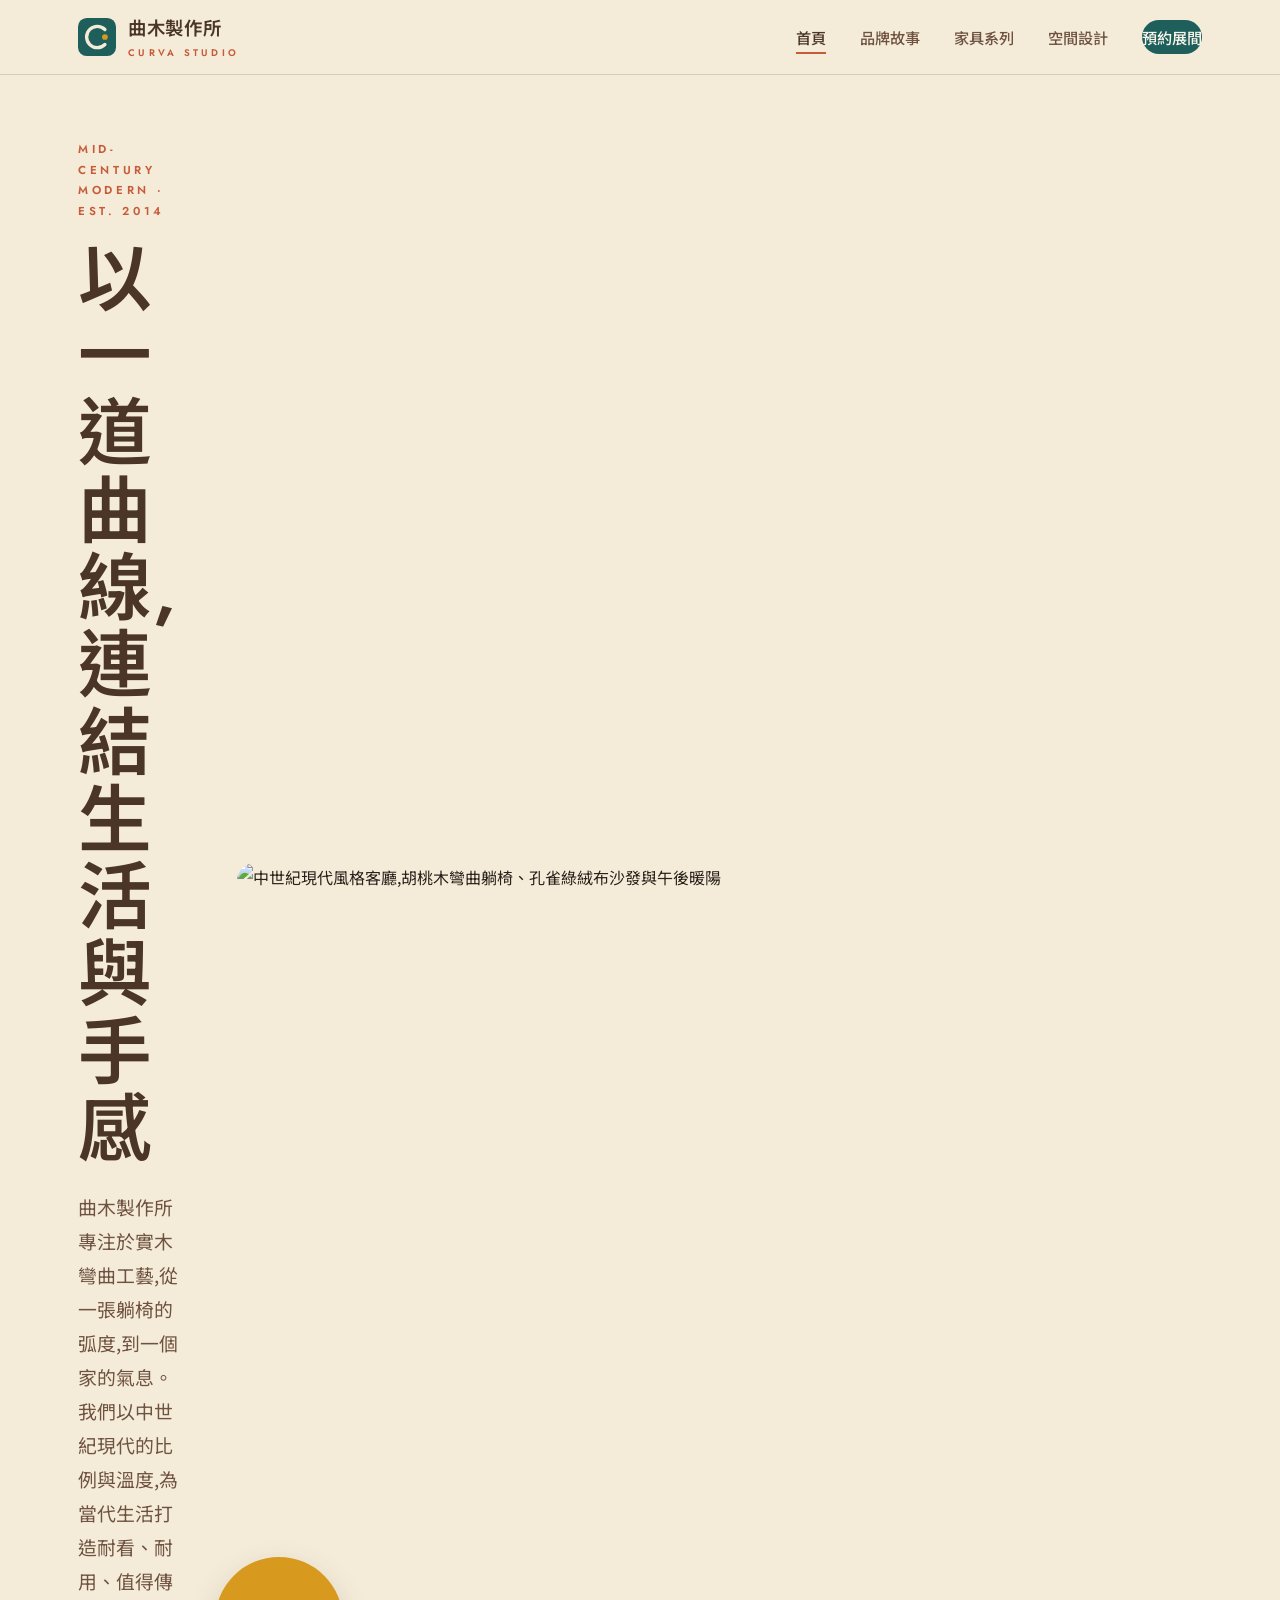
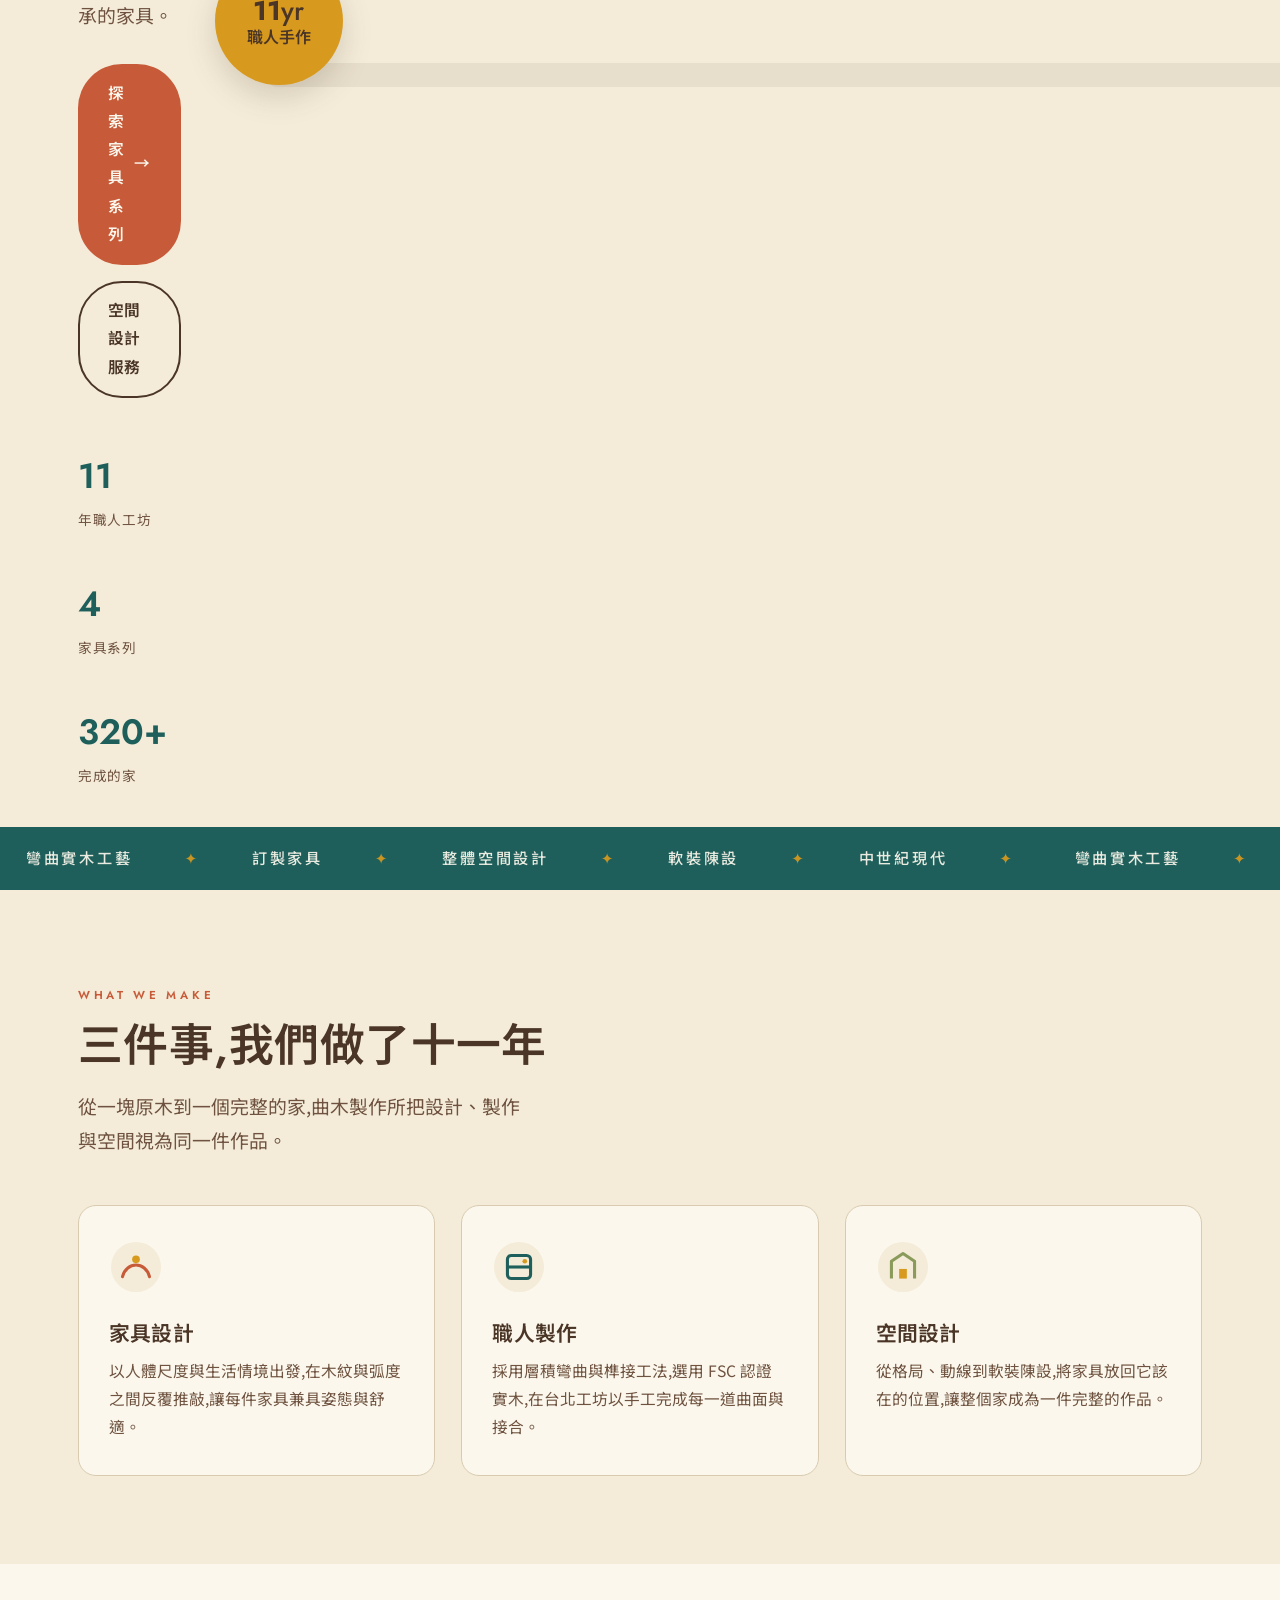
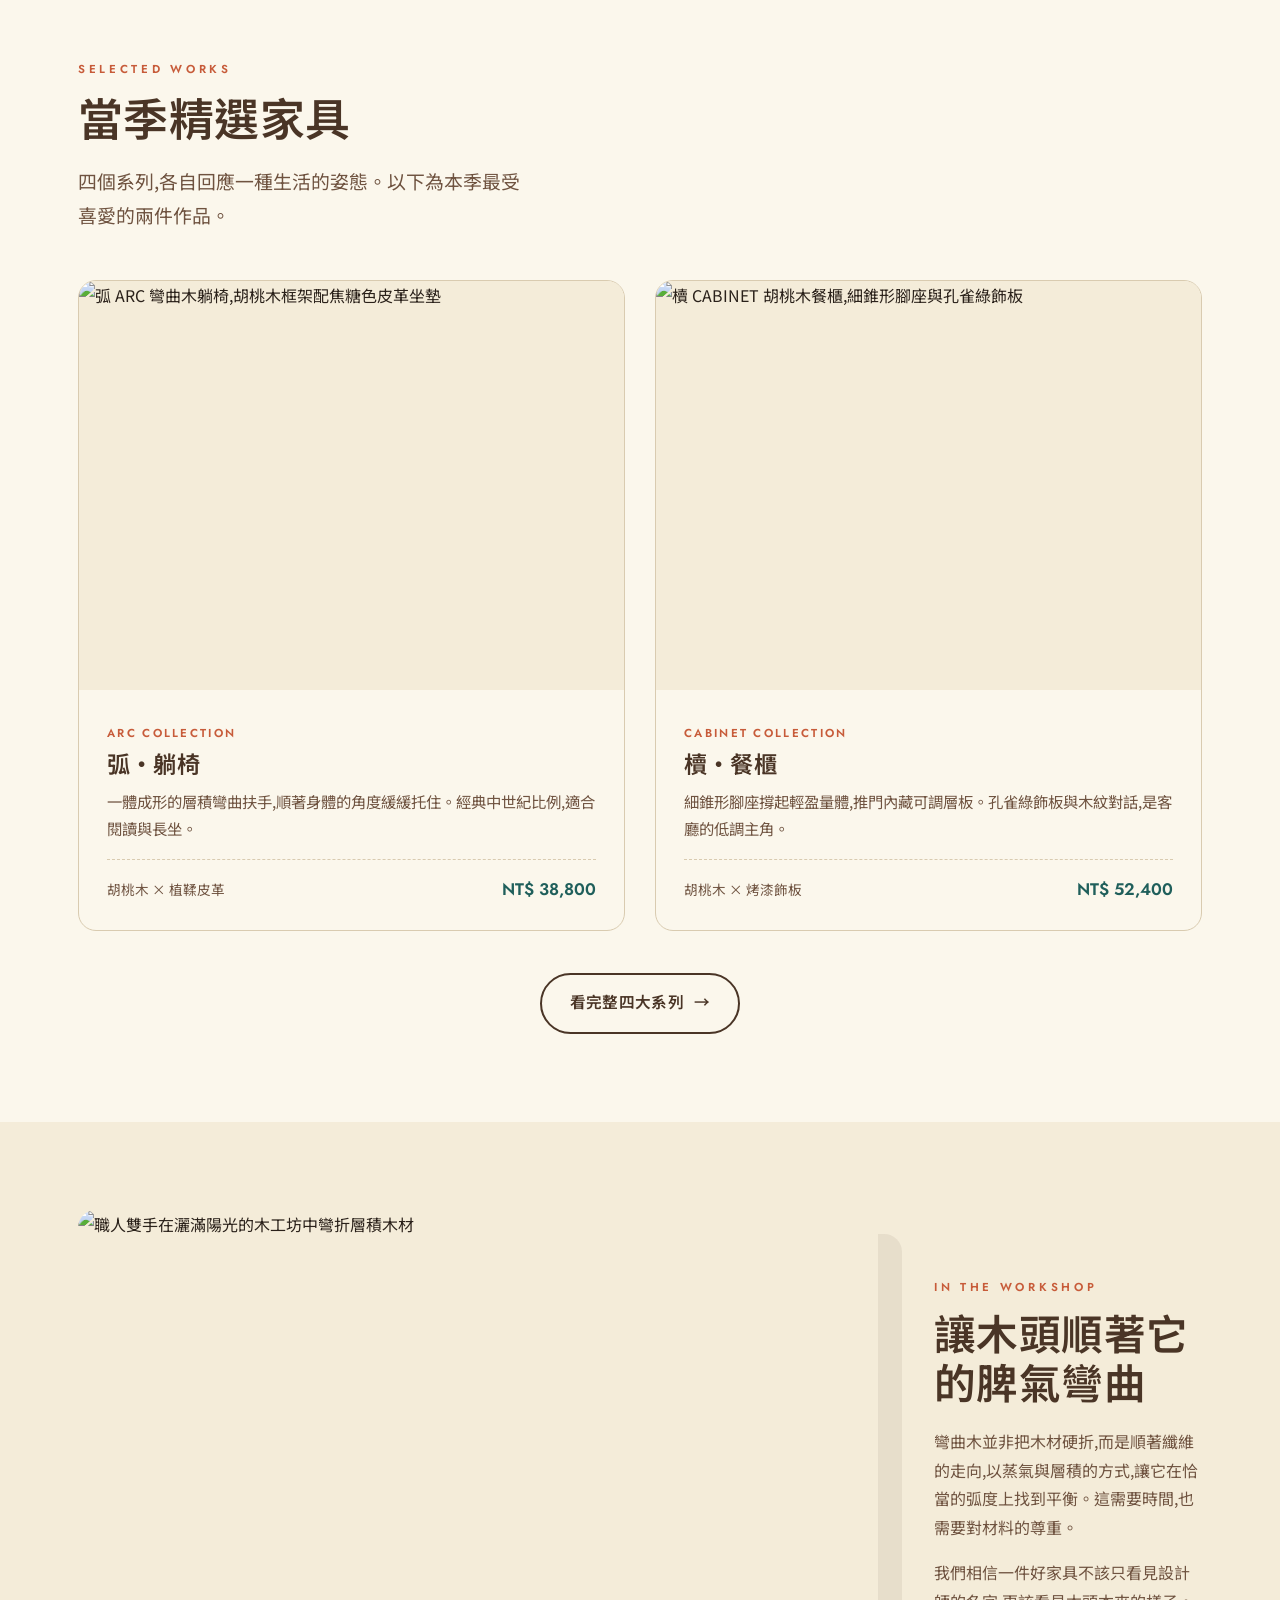
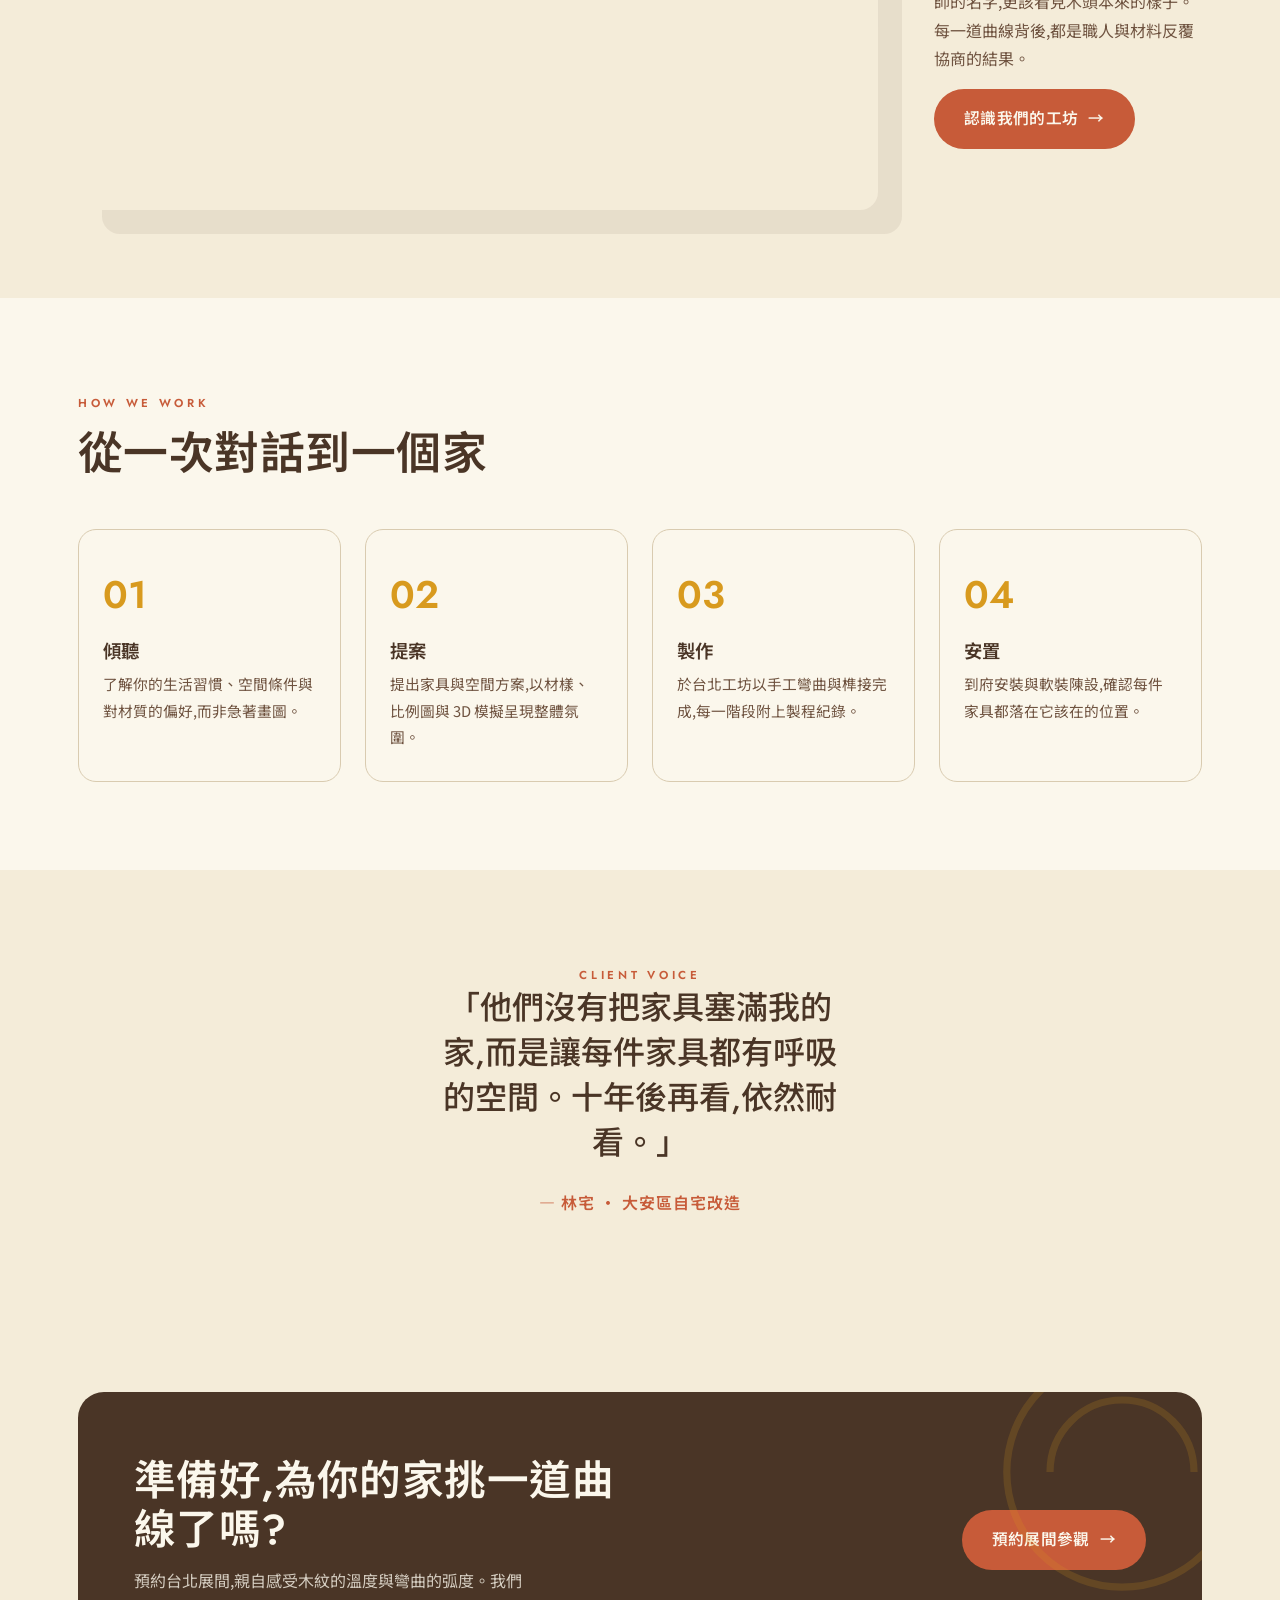
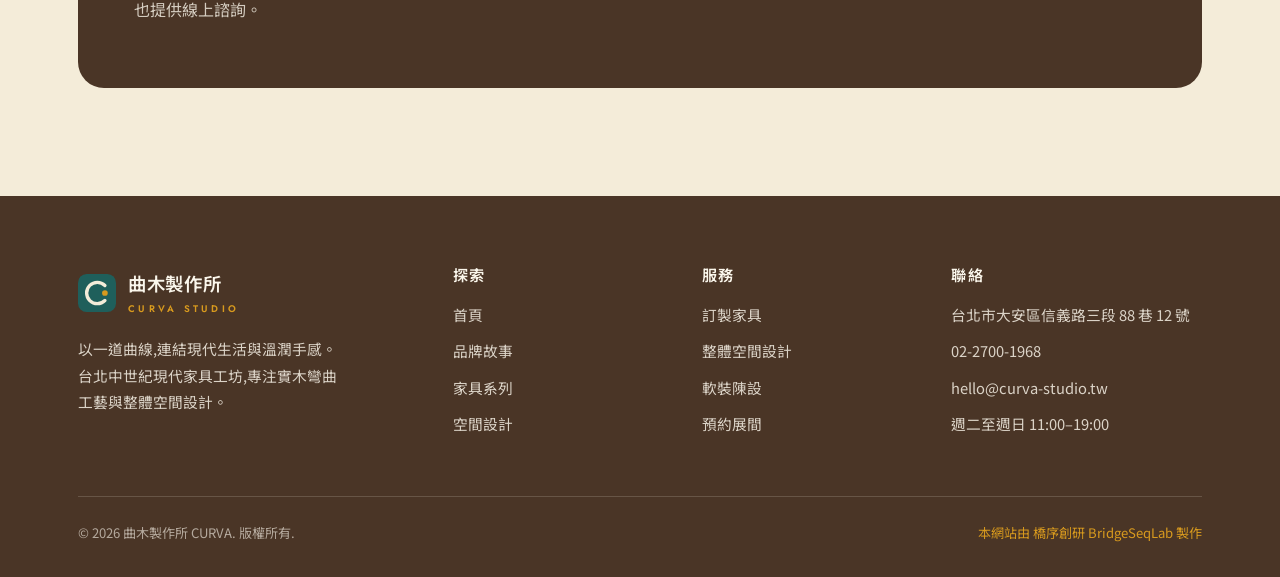
==== index.html @ 01321f8a "feat: 曲木製作所 CURVA 中世紀現代家具網站（5 頁+404，完整 SEO）" ====
<!DOCTYPE html>
<html lang="zh-Hant">
<head>
<meta charset="UTF-8">
<meta name="viewport" content="width=device-width, initial-scale=1">
<title>曲木製作所 CURVA｜中世紀現代家具設計與訂製・台北實木傢俬工坊</title>
<meta name="description" content="曲木製作所 CURVA 是位於台北的中世紀現代風格家具工坊,專注實木彎曲工藝、訂製家具與整體空間設計。以一道曲線,連結現代生活與溫潤手感。">
<meta name="keywords" content="中世紀現代家具,實木家具訂製,彎曲木工藝,台北家具設計,北歐風家具,胡桃木傢俬,空間設計,曲木製作所,CURVA">
<meta name="author" content="曲木製作所 CURVA">
<link rel="canonical" href="https://izzo24.github.io/curva-studio/">
<meta property="og:type" content="website">
<meta property="og:locale" content="zh_TW">
<meta property="og:site_name" content="曲木製作所 CURVA">
<meta property="og:title" content="曲木製作所 CURVA｜中世紀現代家具設計與訂製">
<meta property="og:description" content="台北中世紀現代風格家具工坊,專注實木彎曲工藝、訂製家具與整體空間設計。">
<meta property="og:url" content="https://izzo24.github.io/curva-studio/">
<meta property="og:image" content="https://izzo24.github.io/curva-studio/images/hero-living.webp">
<meta name="twitter:card" content="summary_large_image">
<meta name="twitter:title" content="曲木製作所 CURVA｜中世紀現代家具設計與訂製">
<meta name="twitter:description" content="以一道曲線,連結現代生活與溫潤手感。台北實木家具工坊。">
<meta name="twitter:image" content="https://izzo24.github.io/curva-studio/images/hero-living.webp">
<link rel="icon" type="image/svg+xml" href="./favicon.svg">
<link rel="preconnect" href="https://fonts.googleapis.com">
<link rel="preconnect" href="https://fonts.gstatic.com" crossorigin>
<link href="https://fonts.googleapis.com/css2?family=Jost:wght@400;500;600;700&family=Noto+Sans+TC:wght@400;500;700&display=swap" rel="stylesheet">
<link rel="stylesheet" href="./styles.css">
<script type="application/ld+json">
{
  "@context":"https://schema.org",
  "@graph":[
    {"@type":"Organization","@id":"https://izzo24.github.io/curva-studio/#org","name":"曲木製作所 CURVA","url":"https://izzo24.github.io/curva-studio/","logo":"https://izzo24.github.io/curva-studio/favicon.svg","slogan":"以一道曲線,連結現代生活與溫潤手感","foundingDate":"2014","sameAs":["https://www.instagram.com/","https://www.facebook.com/"]},
    {"@type":"LocalBusiness","@id":"https://izzo24.github.io/curva-studio/#business","name":"曲木製作所 CURVA","image":"https://izzo24.github.io/curva-studio/images/showroom.webp","priceRange":"$$$","telephone":"+886-2-2700-1968","email":"hello@curva-studio.tw","address":{"@type":"PostalAddress","streetAddress":"大安區信義路三段 88 巷 12 號","addressLocality":"台北市","addressRegion":"台北","postalCode":"106","addressCountry":"TW"},"openingHours":"Tu-Su 11:00-19:00","url":"https://izzo24.github.io/curva-studio/"},
    {"@type":"WebSite","@id":"https://izzo24.github.io/curva-studio/#website","url":"https://izzo24.github.io/curva-studio/","name":"曲木製作所 CURVA","inLanguage":"zh-Hant","publisher":{"@id":"https://izzo24.github.io/curva-studio/#org"}},
    {"@type":"BreadcrumbList","itemListElement":[{"@type":"ListItem","position":1,"name":"首頁","item":"https://izzo24.github.io/curva-studio/"}]}
  ]
}
</script>
</head>
<body>
<header class="site-header">
  <div class="wrap nav">
    <a class="brand" href="./index.html" aria-label="曲木製作所 CURVA 首頁">
      <svg viewBox="0 0 48 48" aria-hidden="true"><rect width="48" height="48" rx="11" fill="#1F5F5B"/><path d="M34 14.5a13.5 13.5 0 1 0 0 19" fill="none" stroke="#F4ECD9" stroke-width="4.2" stroke-linecap="round"/><circle cx="34" cy="24" r="3.6" fill="#D89A1E"/></svg>
      <span><b>曲木製作所</b><small>CURVA STUDIO</small></span>
    </a>
    <button class="nav-toggle" aria-label="開啟選單" aria-expanded="false"><span></span><span></span><span></span></button>
    <ul class="nav-links">
      <li><a href="./index.html" aria-current="page">首頁</a></li>
      <li><a href="./about.html">品牌故事</a></li>
      <li><a href="./collections.html">家具系列</a></li>
      <li><a href="./services.html">空間設計</a></li>
      <li><a href="./contact.html" class="nav-cta">預約展間</a></li>
    </ul>
  </div>
</header>

<main>
  <!-- Hero -->
  <section class="hero">
    <div class="wrap hero-grid">
      <div class="hero-copy reveal">
        <span class="eyebrow">Mid-Century Modern · Est. 2014</span>
        <h1 class="display">以一道曲線,<br>連結生活與手感</h1>
        <p class="lead">曲木製作所專注於實木彎曲工藝,從一張躺椅的弧度,到一個家的氣息。我們以中世紀現代的比例與溫度,為當代生活打造耐看、耐用、值得傳承的家具。</p>
        <div class="hero-actions">
          <a href="./collections.html" class="btn btn-primary">探索家具系列 <span class="arr">→</span></a>
          <a href="./services.html" class="btn btn-outline">空間設計服務</a>
        </div>
        <div class="hero-stats">
          <div><b>11</b><span>年職人工坊</span></div>
          <div><b>4</b><span>家具系列</span></div>
          <div><b>320+</b><span>完成的家</span></div>
        </div>
      </div>
      <div class="hero-media reveal">
        <img src="./images/hero-living.webp" alt="中世紀現代風格客廳,胡桃木彎曲躺椅、孔雀綠絨布沙發與午後暖陽" width="1280" height="800">
        <div class="hero-badge"><span><b>11<span class="serif-num">yr</span></b>職人手作</span></div>
      </div>
    </div>
  </section>

  <!-- Marquee -->
  <div class="marquee" aria-hidden="true">
    <div class="marquee-track">
      <span>彎曲實木工藝</span><span class="dot">✦</span><span>訂製家具</span><span class="dot">✦</span><span>整體空間設計</span><span class="dot">✦</span><span>軟裝陳設</span><span class="dot">✦</span><span>中世紀現代</span><span class="dot">✦</span>
      <span>彎曲實木工藝</span><span class="dot">✦</span><span>訂製家具</span><span class="dot">✦</span><span>整體空間設計</span><span class="dot">✦</span><span>軟裝陳設</span><span class="dot">✦</span><span>中世紀現代</span><span class="dot">✦</span>
    </div>
  </div>

  <!-- Features -->
  <section>
    <div class="wrap">
      <div class="section-head reveal">
        <span class="eyebrow">What we make</span>
        <h2>三件事,我們做了十一年</h2>
        <p class="lead">從一塊原木到一個完整的家,曲木製作所把設計、製作與空間視為同一件作品。</p>
      </div>
      <div class="cards">
        <article class="card reveal">
          <svg class="ico" viewBox="0 0 56 56" fill="none" aria-hidden="true"><circle cx="28" cy="28" r="26" fill="#F4ECD9"/><path d="M14 38C18 22 38 22 42 38" stroke="#C75B39" stroke-width="3.2" stroke-linecap="round"/><circle cx="28" cy="20" r="4" fill="#D89A1E"/></svg>
          <h3>家具設計</h3>
          <p>以人體尺度與生活情境出發,在木紋與弧度之間反覆推敲,讓每件家具兼具姿態與舒適。</p>
        </article>
        <article class="card reveal">
          <svg class="ico" viewBox="0 0 56 56" fill="none" aria-hidden="true"><circle cx="28" cy="28" r="26" fill="#F4ECD9"/><rect x="16" y="16" width="24" height="24" rx="4" fill="none" stroke="#1F5F5B" stroke-width="3.2"/><path d="M16 28h24" stroke="#1F5F5B" stroke-width="3.2"/><circle cx="34" cy="22" r="2.4" fill="#D89A1E"/></svg>
          <h3>職人製作</h3>
          <p>採用層積彎曲與榫接工法,選用 FSC 認證實木,在台北工坊以手工完成每一道曲面與接合。</p>
        </article>
        <article class="card reveal">
          <svg class="ico" viewBox="0 0 56 56" fill="none" aria-hidden="true"><circle cx="28" cy="28" r="26" fill="#F4ECD9"/><path d="M16 40V22l12-8 12 8v18" fill="none" stroke="#8A9A5B" stroke-width="3.2" stroke-linejoin="round"/><rect x="24" y="30" width="8" height="10" fill="#D89A1E"/></svg>
          <h3>空間設計</h3>
          <p>從格局、動線到軟裝陳設,將家具放回它該在的位置,讓整個家成為一件完整的作品。</p>
        </article>
      </div>
    </div>
  </section>

  <!-- Featured collections -->
  <section style="background:var(--paper)">
    <div class="wrap">
      <div class="section-head reveal">
        <span class="eyebrow">Selected works</span>
        <h2>當季精選家具</h2>
        <p class="lead">四個系列,各自回應一種生活的姿態。以下為本季最受喜愛的兩件作品。</p>
      </div>
      <div class="collection-grid">
        <article class="piece reveal">
          <div class="piece-media"><img src="./images/lounge.webp" alt="弧 ARC 彎曲木躺椅,胡桃木框架配焦糖色皮革坐墊" width="800" height="600"></div>
          <div class="piece-body">
            <span class="tag">ARC Collection</span>
            <h3>弧・躺椅</h3>
            <p>一體成形的層積彎曲扶手,順著身體的角度緩緩托住。經典中世紀比例,適合閱讀與長坐。</p>
            <div class="meta"><span>胡桃木 × 植鞣皮革</span><span class="price">NT$ 38,800</span></div>
          </div>
        </article>
        <article class="piece reveal">
          <div class="piece-media"><img src="./images/sideboard.webp" alt="櫝 CABINET 胡桃木餐櫃,細錐形腳座與孔雀綠飾板" width="800" height="600"></div>
          <div class="piece-body">
            <span class="tag">CABINET Collection</span>
            <h3>櫝・餐櫃</h3>
            <p>細錐形腳座撐起輕盈量體,推門內藏可調層板。孔雀綠飾板與木紋對話,是客廳的低調主角。</p>
            <div class="meta"><span>胡桃木 × 烤漆飾板</span><span class="price">NT$ 52,400</span></div>
          </div>
        </article>
      </div>
      <div style="text-align:center;margin-top:42px" class="reveal">
        <a href="./collections.html" class="btn btn-outline">看完整四大系列 <span class="arr">→</span></a>
      </div>
    </div>
  </section>

  <!-- Story split -->
  <section>
    <div class="wrap split">
      <div class="split-media reveal"><img src="./images/workshop.webp" alt="職人雙手在灑滿陽光的木工坊中彎折層積木材" width="800" height="600"></div>
      <div class="split-copy reveal">
        <span class="eyebrow">In the workshop</span>
        <h2>讓木頭順著它的脾氣彎曲</h2>
        <p>彎曲木並非把木材硬折,而是順著纖維的走向,以蒸氣與層積的方式,讓它在恰當的弧度上找到平衡。這需要時間,也需要對材料的尊重。</p>
        <p>我們相信一件好家具不該只看見設計師的名字,更該看見木頭本來的樣子。每一道曲線背後,都是職人與材料反覆協商的結果。</p>
        <a href="./about.html" class="btn btn-primary">認識我們的工坊 <span class="arr">→</span></a>
      </div>
    </div>
  </section>

  <!-- Process -->
  <section style="background:var(--paper)">
    <div class="wrap">
      <div class="section-head reveal">
        <span class="eyebrow">How we work</span>
        <h2>從一次對話到一個家</h2>
      </div>
      <div class="steps">
        <div class="step reveal"><h3>傾聽</h3><p>了解你的生活習慣、空間條件與對材質的偏好,而非急著畫圖。</p></div>
        <div class="step reveal"><h3>提案</h3><p>提出家具與空間方案,以材樣、比例圖與 3D 模擬呈現整體氛圍。</p></div>
        <div class="step reveal"><h3>製作</h3><p>於台北工坊以手工彎曲與榫接完成,每一階段附上製程紀錄。</p></div>
        <div class="step reveal"><h3>安置</h3><p>到府安裝與軟裝陳設,確認每件家具都落在它該在的位置。</p></div>
      </div>
    </div>
  </section>

  <!-- Testimonial -->
  <section>
    <div class="wrap quote reveal">
      <span class="eyebrow">Client voice</span>
      <blockquote>「他們沒有把家具塞滿我的家,而是讓每件家具都有呼吸的空間。十年後再看,依然耐看。」</blockquote>
      <cite>— 林宅 · 大安區自宅改造</cite>
    </div>
  </section>

  <!-- CTA -->
  <section>
    <div class="wrap">
      <div class="cta-banner reveal">
        <svg class="deco" viewBox="0 0 200 200" aria-hidden="true"><circle cx="100" cy="100" r="96" fill="none" stroke="#D89A1E" stroke-width="6"/><path d="M40 100a60 60 0 0 1 120 0" fill="none" stroke="#D89A1E" stroke-width="6"/></svg>
        <div>
          <h2>準備好,為你的家挑一道曲線了嗎?</h2>
          <p>預約台北展間,親自感受木紋的溫度與彎曲的弧度。我們也提供線上諮詢。</p>
        </div>
        <a href="./contact.html" class="btn btn-primary">預約展間參觀 <span class="arr">→</span></a>
      </div>
    </div>
  </section>
</main>

<footer class="site-footer">
  <div class="wrap">
    <div class="footer-grid">
      <div>
        <a class="brand" href="./index.html" aria-label="曲木製作所 CURVA 首頁">
          <svg viewBox="0 0 48 48" aria-hidden="true"><rect width="48" height="48" rx="11" fill="#1F5F5B"/><path d="M34 14.5a13.5 13.5 0 1 0 0 19" fill="none" stroke="#F4ECD9" stroke-width="4.2" stroke-linecap="round"/><circle cx="34" cy="24" r="3.6" fill="#D89A1E"/></svg>
          <span><b>曲木製作所</b><small>CURVA STUDIO</small></span>
        </a>
        <p class="footer-about">以一道曲線,連結現代生活與溫潤手感。台北中世紀現代家具工坊,專注實木彎曲工藝與整體空間設計。</p>
      </div>
      <div class="footer-col">
        <h4>探索</h4>
        <ul>
          <li><a href="./index.html">首頁</a></li>
          <li><a href="./about.html">品牌故事</a></li>
          <li><a href="./collections.html">家具系列</a></li>
          <li><a href="./services.html">空間設計</a></li>
        </ul>
      </div>
      <div class="footer-col">
        <h4>服務</h4>
        <ul>
          <li><a href="./services.html">訂製家具</a></li>
          <li><a href="./services.html">整體空間設計</a></li>
          <li><a href="./services.html">軟裝陳設</a></li>
          <li><a href="./contact.html">預約展間</a></li>
        </ul>
      </div>
      <div class="footer-col">
        <h4>聯絡</h4>
        <ul>
          <li>台北市大安區信義路三段 88 巷 12 號</li>
          <li><a href="tel:+886227001968">02-2700-1968</a></li>
          <li><a href="mailto:hello@curva-studio.tw">hello@curva-studio.tw</a></li>
          <li>週二至週日 11:00–19:00</li>
        </ul>
      </div>
    </div>
    <div class="footer-bottom">
      <span>© <span id="year">2026</span> 曲木製作所 CURVA. 版權所有.</span>
      <span class="signature">本網站由 橋序創研 BridgeSeqLab 製作</span>
    </div>
  </div>
</footer>
<script src="./main.js"></script>
</body>
</html>
---- styles.css ----
/* =========================================================
   曲木製作所 CURVA — Mid-Century Modern design system
   純靜態 HTML/CSS/JS。色彩、字級、元件皆以 CSS 變數管理。
   ========================================================= */
:root{
  --cream:#F4ECD9;          /* 主背景 奶油 */
  --paper:#FBF7EC;          /* 卡片紙白 */
  --ink:#2A211A;            /* 主文字 近黑棕 */
  --walnut:#4A3526;         /* 胡桃木 */
  --walnut-soft:#6F5340;
  --mustard:#D89A1E;        /* 芥末黃 */
  --mustard-deep:#B97F12;
  --teal:#1F5F5B;           /* 孔雀石綠 */
  --teal-deep:#143F3C;
  --burnt:#C75B39;          /* 鏽橘 */
  --sage:#8A9A5B;           /* 鼠尾草綠 */
  --line:#D9CBB0;           /* 細線 */
  --shadow:24px 24px 0 rgba(74,53,38,.08);
  --maxw:1180px;
  --radius:18px;
  --ease:cubic-bezier(.22,.61,.36,1);
  --f-display:'Jost','Noto Sans TC',system-ui,sans-serif;
  --f-body:'Noto Sans TC',system-ui,sans-serif;
}
*,*::before,*::after{box-sizing:border-box;margin:0;padding:0}
html{scroll-behavior:smooth}
body{
  font-family:var(--f-body);
  color:var(--ink);
  background:var(--cream);
  line-height:1.8;
  -webkit-font-smoothing:antialiased;
  overflow-x:hidden;
}
img{max-width:100%;display:block}
a{color:inherit;text-decoration:none}
.wrap{max-width:var(--maxw);margin:0 auto;padding:0 28px}
.sr-only{position:absolute;width:1px;height:1px;overflow:hidden;clip:rect(0,0,0,0)}

/* ---- Typography ---- */
h1,h2,h3,h4{font-family:var(--f-display);font-weight:600;line-height:1.18;color:var(--walnut);letter-spacing:.01em}
.eyebrow{font-family:var(--f-display);font-weight:600;letter-spacing:.32em;text-transform:uppercase;
  font-size:.72rem;color:var(--burnt);display:inline-block}
.display{font-size:clamp(2.6rem,6vw,4.6rem);line-height:1.05;color:var(--walnut)}
.lead{font-size:1.18rem;color:var(--walnut-soft);max-width:46ch}
.serif-num{font-family:var(--f-display);font-weight:500}

/* ---- Header / Nav ---- */
.site-header{position:sticky;top:0;z-index:50;background:rgba(244,236,217,.86);
  backdrop-filter:blur(10px);border-bottom:1px solid var(--line)}
.nav{display:flex;align-items:center;justify-content:space-between;height:74px}
.brand{display:flex;align-items:center;gap:12px;font-family:var(--f-display);font-weight:600;
  font-size:1.15rem;letter-spacing:.04em;color:var(--walnut)}
.brand svg{width:38px;height:38px;flex:0 0 auto}
.brand b{font-weight:600}
.brand small{display:block;font-size:.6rem;letter-spacing:.34em;color:var(--burnt);font-weight:600}
.nav-links{display:flex;gap:34px;align-items:center;list-style:none}
.nav-links a{font-size:.95rem;font-weight:500;color:var(--walnut-soft);position:relative;padding:6px 0}
.nav-links a::after{content:"";position:absolute;left:0;bottom:0;height:2px;width:0;background:var(--burnt);transition:width .3s var(--ease)}
.nav-links a:hover,.nav-links a[aria-current="page"]{color:var(--walnut)}
.nav-links a:hover::after,.nav-links a[aria-current="page"]::after{width:100%}
.nav-cta{background:var(--teal);color:var(--paper)!important;padding:10px 20px;border-radius:40px;font-weight:600}
.nav-cta::after{display:none}
.nav-cta:hover{background:var(--teal-deep)}
.nav-toggle{display:none;background:none;border:0;cursor:pointer;flex-direction:column;gap:5px;padding:8px}
.nav-toggle span{width:26px;height:2px;background:var(--walnut);transition:.3s}

/* ---- Buttons ---- */
.btn{display:inline-flex;align-items:center;gap:10px;font-family:var(--f-display);font-weight:600;
  font-size:.98rem;padding:14px 28px;border-radius:44px;cursor:pointer;border:2px solid transparent;
  transition:transform .25s var(--ease),background .25s,color .25s;letter-spacing:.02em}
.btn:hover{transform:translateY(-3px)}
.btn-primary{background:var(--burnt);color:var(--paper)}
.btn-primary:hover{background:#a8472b}
.btn-outline{border-color:var(--walnut);color:var(--walnut)}
.btn-outline:hover{background:var(--walnut);color:var(--paper)}
.btn .arr{transition:transform .25s var(--ease)}
.btn:hover .arr{transform:translateX(4px)}

/* ---- Sections ---- */
section{padding:88px 0}
.section-head{max-width:62ch;margin-bottom:48px}
.section-head h2{font-size:clamp(1.9rem,3.6vw,2.8rem);margin:14px 0 16px}

/* ---- Hero ---- */
.hero{padding:64px 0 40px;position:relative}
.hero-grid{display:grid;grid-template-columns:1.05fr .95fr;gap:56px;align-items:center}
.hero-copy .display{margin:18px 0 22px}
.hero-actions{display:flex;gap:16px;flex-wrap:wrap;margin-top:32px}
.hero-media{position:relative}
.hero-media img{width:100%;border-radius:var(--radius);box-shadow:var(--shadow);aspect-ratio:16/10;object-fit:cover}
.hero-badge{position:absolute;left:-22px;bottom:-22px;background:var(--mustard);color:var(--walnut);
  width:128px;height:128px;border-radius:50%;display:grid;place-content:center;text-align:center;
  font-family:var(--f-display);font-weight:600;line-height:1.2;box-shadow:0 12px 30px rgba(74,53,38,.18)}
.hero-badge b{font-size:1.7rem;display:block}
.hero-stats{display:flex;gap:40px;margin-top:46px;flex-wrap:wrap}
.hero-stats div{display:flex;flex-direction:column}
.hero-stats b{font-family:var(--f-display);font-size:2.2rem;color:var(--teal);font-weight:600}
.hero-stats span{font-size:.85rem;color:var(--walnut-soft);letter-spacing:.05em}

/* ---- Marquee divider ---- */
.marquee{background:var(--teal);color:var(--paper);overflow:hidden;padding:16px 0;white-space:nowrap}
.marquee-track{display:inline-block;animation:scroll 28s linear infinite;font-family:var(--f-display);
  font-weight:500;letter-spacing:.18em;text-transform:uppercase;font-size:.95rem}
.marquee-track span{margin:0 26px;opacity:.92}
.marquee-track .dot{color:var(--mustard)}
@keyframes scroll{from{transform:translateX(0)}to{transform:translateX(-50%)}}

/* ---- Feature cards ---- */
.cards{display:grid;grid-template-columns:repeat(3,1fr);gap:26px}
.card{background:var(--paper);border:1px solid var(--line);border-radius:var(--radius);padding:34px 30px;
  transition:transform .3s var(--ease),box-shadow .3s}
.card:hover{transform:translateY(-6px);box-shadow:0 18px 40px rgba(74,53,38,.12)}
.card .ico{width:54px;height:54px;margin-bottom:20px}
.card h3{font-size:1.3rem;margin-bottom:10px}
.card p{color:var(--walnut-soft);font-size:.98rem}

/* ---- Collections grid ---- */
.collection-grid{display:grid;grid-template-columns:repeat(2,1fr);gap:30px}
.piece{background:var(--paper);border-radius:var(--radius);overflow:hidden;border:1px solid var(--line);
  transition:transform .3s var(--ease),box-shadow .3s}
.piece:hover{transform:translateY(-6px);box-shadow:0 20px 44px rgba(74,53,38,.14)}
.piece-media{aspect-ratio:4/3;overflow:hidden;background:var(--cream)}
.piece-media img{width:100%;height:100%;object-fit:cover;transition:transform .6s var(--ease)}
.piece:hover .piece-media img{transform:scale(1.05)}
.piece-body{padding:26px 28px}
.piece-body .tag{font-family:var(--f-display);letter-spacing:.2em;font-size:.72rem;color:var(--burnt);font-weight:600;text-transform:uppercase}
.piece-body h3{font-size:1.45rem;margin:8px 0 8px}
.piece-body p{color:var(--walnut-soft);font-size:.96rem}
.piece-body .meta{margin-top:16px;display:flex;justify-content:space-between;align-items:center;
  border-top:1px dashed var(--line);padding-top:14px;font-size:.85rem;color:var(--walnut-soft)}
.piece-body .price{font-family:var(--f-display);color:var(--teal);font-weight:600;font-size:1.05rem}

/* ---- Split / story ---- */
.split{display:grid;grid-template-columns:1fr 1fr;gap:56px;align-items:center}
.split.rev .split-media{order:-1}
.split-media img{border-radius:var(--radius);box-shadow:var(--shadow);width:100%;aspect-ratio:4/3;object-fit:cover}
.split-copy h2{font-size:clamp(1.8rem,3.4vw,2.6rem);margin:12px 0 18px}
.split-copy p{color:var(--walnut-soft);margin-bottom:16px}

/* ---- Process steps ---- */
.steps{display:grid;grid-template-columns:repeat(4,1fr);gap:24px;counter-reset:step}
.step{position:relative;padding:30px 24px;background:var(--paper);border:1px solid var(--line);border-radius:var(--radius)}
.step::before{counter-increment:step;content:"0" counter(step);font-family:var(--f-display);font-weight:600;
  font-size:2.4rem;color:var(--mustard);display:block;margin-bottom:12px}
.step h3{font-size:1.15rem;margin-bottom:8px}
.step p{font-size:.92rem;color:var(--walnut-soft)}

/* ---- Banner CTA ---- */
.cta-banner{background:var(--walnut);color:var(--paper);border-radius:26px;padding:64px 56px;
  display:flex;align-items:center;justify-content:space-between;gap:40px;flex-wrap:wrap;position:relative;overflow:hidden}
.cta-banner h2{color:var(--paper);font-size:clamp(1.8rem,3.4vw,2.6rem);max-width:18ch}
.cta-banner p{color:rgba(251,247,236,.78);margin-top:12px;max-width:44ch}
.cta-banner .deco{position:absolute;right:-40px;top:-40px;width:240px;height:240px;opacity:.18}

/* ---- Testimonial ---- */
.quote{max-width:50ch;margin:0 auto;text-align:center}
.quote blockquote{font-family:var(--f-display);font-weight:500;font-size:clamp(1.4rem,3vw,2rem);
  color:var(--walnut);line-height:1.4}
.quote cite{display:block;margin-top:22px;font-style:normal;color:var(--burnt);font-weight:600;letter-spacing:.06em}

/* ---- Page hero (interior pages) ---- */
.page-hero{background:var(--teal);color:var(--paper);padding:96px 0 84px;position:relative;overflow:hidden}
.page-hero .eyebrow{color:var(--mustard)}
.page-hero h1{color:var(--paper);font-size:clamp(2.2rem,5vw,3.6rem);margin:14px 0 16px}
.page-hero p{color:rgba(251,247,236,.82);max-width:54ch;font-size:1.1rem}
.page-hero .deco{position:absolute;right:-30px;bottom:-60px;width:280px;height:280px;opacity:.16}
.crumb{font-size:.85rem;color:rgba(251,247,236,.7);margin-bottom:6px}
.crumb a:hover{color:var(--mustard)}

/* ---- Article / prose ---- */
.prose{max-width:72ch}
.prose p{margin-bottom:20px;color:var(--walnut-soft)}
.prose h2{font-size:1.7rem;margin:40px 0 16px}
.prose h3{font-size:1.3rem;margin:28px 0 12px}
.prose ul{margin:0 0 20px 1.2em;color:var(--walnut-soft)}
.prose li{margin-bottom:8px}

/* ---- Values / about list ---- */
.values{display:grid;grid-template-columns:repeat(3,1fr);gap:26px}
.value{padding:28px;border-left:3px solid var(--mustard);background:var(--paper);border-radius:0 var(--radius) var(--radius) 0}
.value h3{font-size:1.2rem;margin-bottom:8px}
.value p{color:var(--walnut-soft);font-size:.95rem}

/* ---- Team ---- */
.team{display:grid;grid-template-columns:repeat(3,1fr);gap:26px}
.member{text-align:center}
.member .avatar{width:120px;height:120px;border-radius:50%;margin:0 auto 16px;background:var(--mustard);
  display:grid;place-content:center;font-family:var(--f-display);font-weight:600;font-size:2.4rem;color:var(--walnut)}
.member h3{font-size:1.15rem;margin-bottom:4px}
.member span{color:var(--burnt);font-size:.85rem;letter-spacing:.08em;display:block;margin-bottom:10px;font-weight:600}
.member p{color:var(--walnut-soft);font-size:.9rem}

/* ---- Services list ---- */
.svc{display:grid;grid-template-columns:repeat(2,1fr);gap:30px}
.svc-item{background:var(--paper);border:1px solid var(--line);border-radius:var(--radius);padding:34px;display:flex;gap:22px}
.svc-item .ico{width:56px;height:56px;flex:0 0 auto}
.svc-item h3{font-size:1.3rem;margin-bottom:8px}
.svc-item p{color:var(--walnut-soft);font-size:.96rem}
.svc-item ul{margin:12px 0 0 1.1em;color:var(--walnut-soft);font-size:.9rem}

/* ---- Pricing / packages ---- */
.pricing{display:grid;grid-template-columns:repeat(3,1fr);gap:26px}
.plan{background:var(--paper);border:1px solid var(--line);border-radius:var(--radius);padding:34px 30px;position:relative}
.plan.feat{background:var(--walnut);color:var(--paper);transform:scale(1.03)}
.plan.feat h3,.plan.feat .amount{color:var(--paper)}
.plan.feat p,.plan.feat li{color:rgba(251,247,236,.8)}
.plan .ribbon{position:absolute;top:18px;right:18px;background:var(--mustard);color:var(--walnut);
  font-size:.7rem;font-weight:600;letter-spacing:.12em;padding:5px 12px;border-radius:30px}
.plan h3{font-size:1.3rem;margin-bottom:6px}
.plan .amount{font-family:var(--f-display);font-size:2.2rem;font-weight:600;color:var(--teal);margin:10px 0}
.plan .amount small{font-size:.9rem;color:var(--walnut-soft);font-weight:400}
.plan ul{list-style:none;margin:18px 0 24px}
.plan li{padding:8px 0;border-bottom:1px dashed var(--line);font-size:.93rem;color:var(--walnut-soft);display:flex;gap:10px}
.plan li svg{flex:0 0 auto;margin-top:5px}

/* ---- FAQ ---- */
.faq{max-width:760px;margin:0 auto}
.faq details{background:var(--paper);border:1px solid var(--line);border-radius:14px;margin-bottom:14px;padding:4px 24px}
.faq summary{cursor:pointer;font-family:var(--f-display);font-weight:600;font-size:1.08rem;color:var(--walnut);
  padding:18px 0;list-style:none;display:flex;justify-content:space-between;align-items:center}
.faq summary::-webkit-details-marker{display:none}
.faq summary::after{content:"+";font-size:1.6rem;color:var(--burnt);transition:transform .3s}
.faq details[open] summary::after{transform:rotate(45deg)}
.faq details p{padding:0 0 20px;color:var(--walnut-soft)}

/* ---- Contact ---- */
.contact-grid{display:grid;grid-template-columns:1fr 1fr;gap:50px;align-items:start}
.info-block{margin-bottom:30px}
.info-block .eyebrow{margin-bottom:8px}
.info-block p{color:var(--walnut-soft)}
.info-block a:hover{color:var(--burnt)}
form .field{margin-bottom:20px}
form label{display:block;font-family:var(--f-display);font-weight:500;margin-bottom:8px;color:var(--walnut)}
form input,form textarea,form select{width:100%;padding:14px 16px;border:1.5px solid var(--line);border-radius:12px;
  font-family:var(--f-body);font-size:1rem;background:var(--paper);color:var(--ink);transition:border-color .25s}
form input:focus,form textarea:focus,form select:focus{outline:none;border-color:var(--teal)}
form textarea{min-height:130px;resize:vertical}
.form-note{font-size:.85rem;color:var(--walnut-soft);margin-top:10px}
.form-success{background:var(--sage);color:#fff;padding:14px 18px;border-radius:12px;margin-top:16px;display:none}
.map-embed{border-radius:var(--radius);overflow:hidden;border:1px solid var(--line);margin-top:28px}

/* ---- Footer ---- */
.site-footer{background:var(--walnut);color:rgba(251,247,236,.82);padding:72px 0 32px;margin-top:20px}
.footer-grid{display:grid;grid-template-columns:1.6fr 1fr 1fr 1.2fr;gap:40px}
.site-footer .brand{color:var(--paper)}
.site-footer .brand small{color:var(--mustard)}
.footer-about{max-width:34ch;font-size:.92rem;margin-top:18px}
.footer-col h4{color:var(--paper);font-size:.95rem;letter-spacing:.1em;margin-bottom:16px;font-family:var(--f-display)}
.footer-col ul{list-style:none}
.footer-col li{margin-bottom:10px;font-size:.92rem}
.footer-col a:hover{color:var(--mustard)}
.footer-bottom{border-top:1px solid rgba(251,247,236,.16);margin-top:48px;padding-top:24px;
  display:flex;justify-content:space-between;flex-wrap:wrap;gap:12px;font-size:.82rem;color:rgba(251,247,236,.6)}
.footer-bottom .signature{color:var(--mustard)}

/* ---- Reveal animation ---- */
.reveal{opacity:0;transform:translateY(28px);transition:opacity .7s var(--ease),transform .7s var(--ease)}
.reveal.in{opacity:1;transform:none}

/* ---- Responsive ---- */
@media(max-width:920px){
  .hero-grid,.split,.contact-grid{grid-template-columns:1fr;gap:36px}
  .split.rev .split-media{order:0}
  .cards,.steps,.values,.team,.pricing,.svc{grid-template-columns:1fr 1fr}
  .footer-grid{grid-template-columns:1fr 1fr}
}
@media(max-width:680px){
  .nav-links{position:fixed;inset:74px 0 auto 0;background:var(--cream);flex-direction:column;gap:0;
    padding:10px 0;border-bottom:1px solid var(--line);transform:translateY(-120%);transition:transform .35s var(--ease);
    box-shadow:0 18px 30px rgba(74,53,38,.1)}
  .nav-links.open{transform:none}
  .nav-links li{width:100%;text-align:center;padding:6px 0}
  .nav-toggle{display:flex}
  .cards,.steps,.values,.team,.pricing,.svc,.collection-grid,.footer-grid{grid-template-columns:1fr}
  section{padding:62px 0}
  .cta-banner{padding:44px 30px}
  .hero-badge{width:104px;height:104px;left:-10px}
  .plan.feat{transform:none}
}
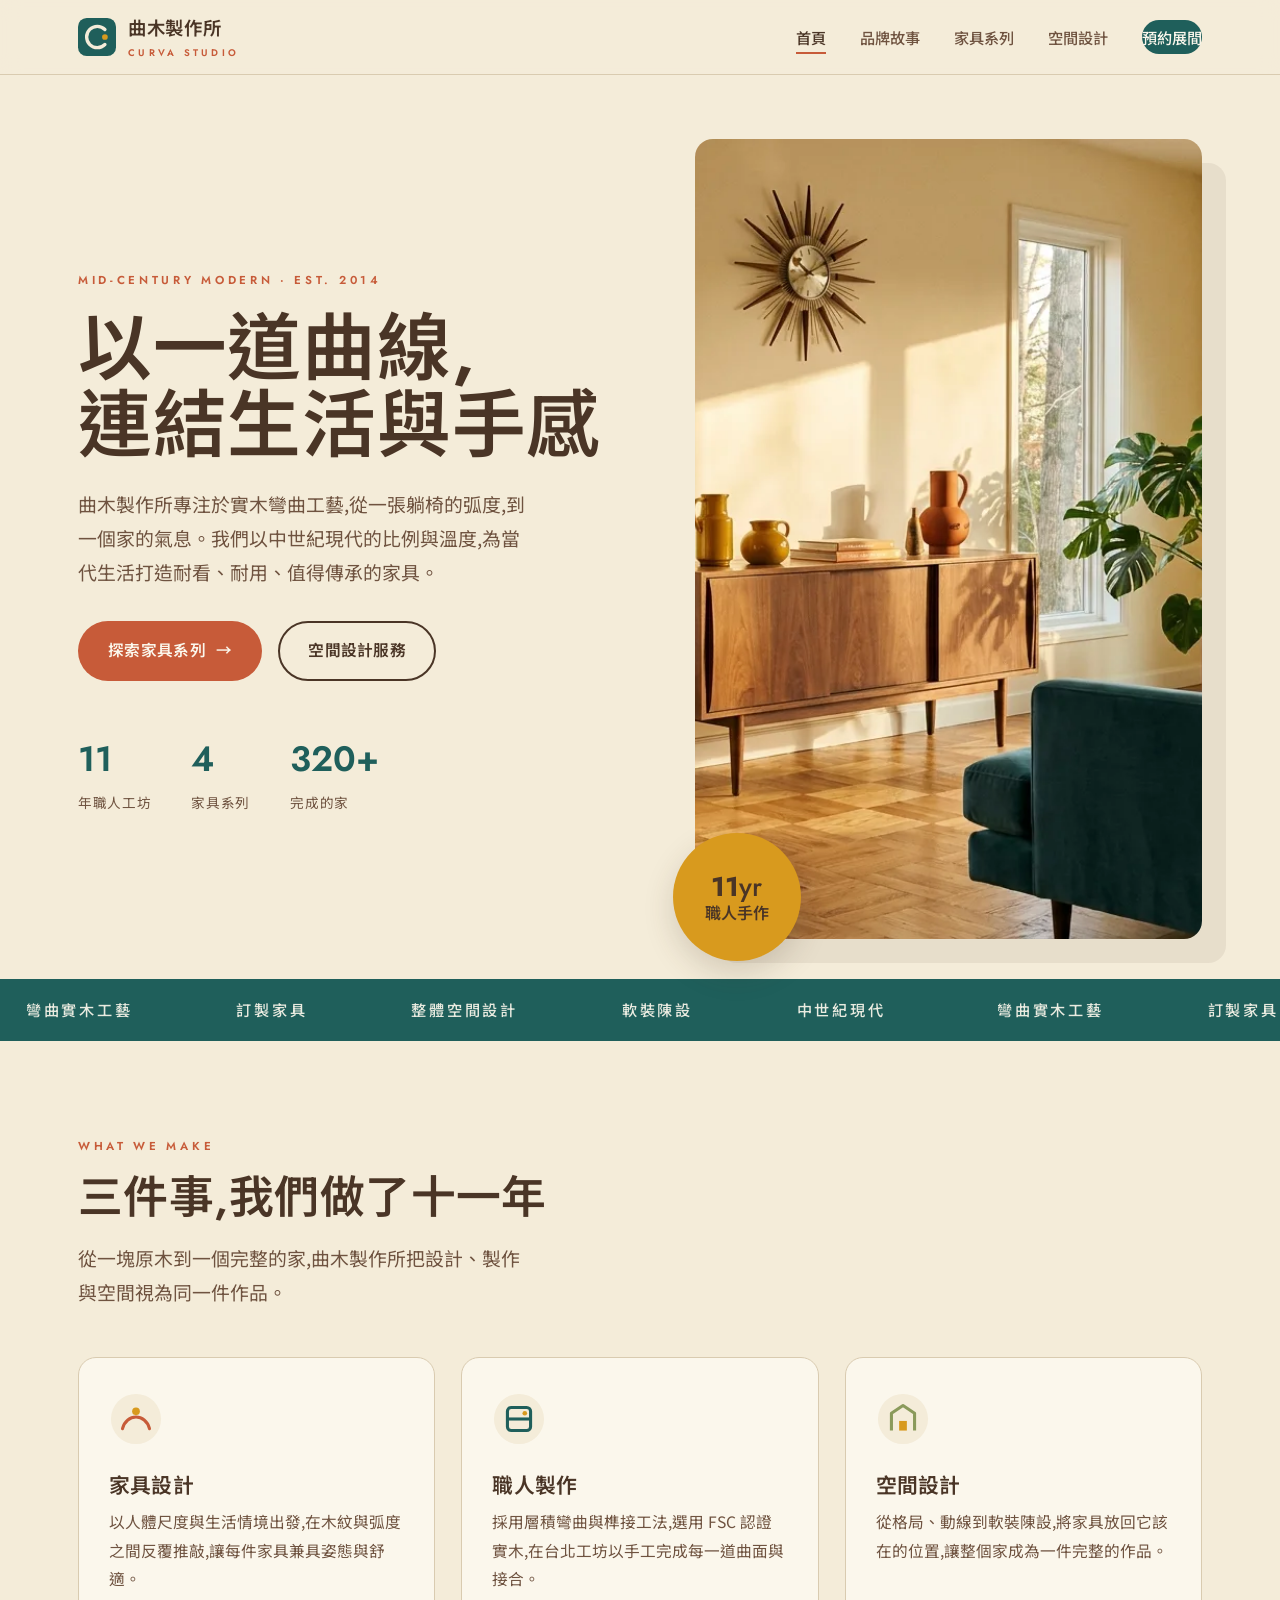
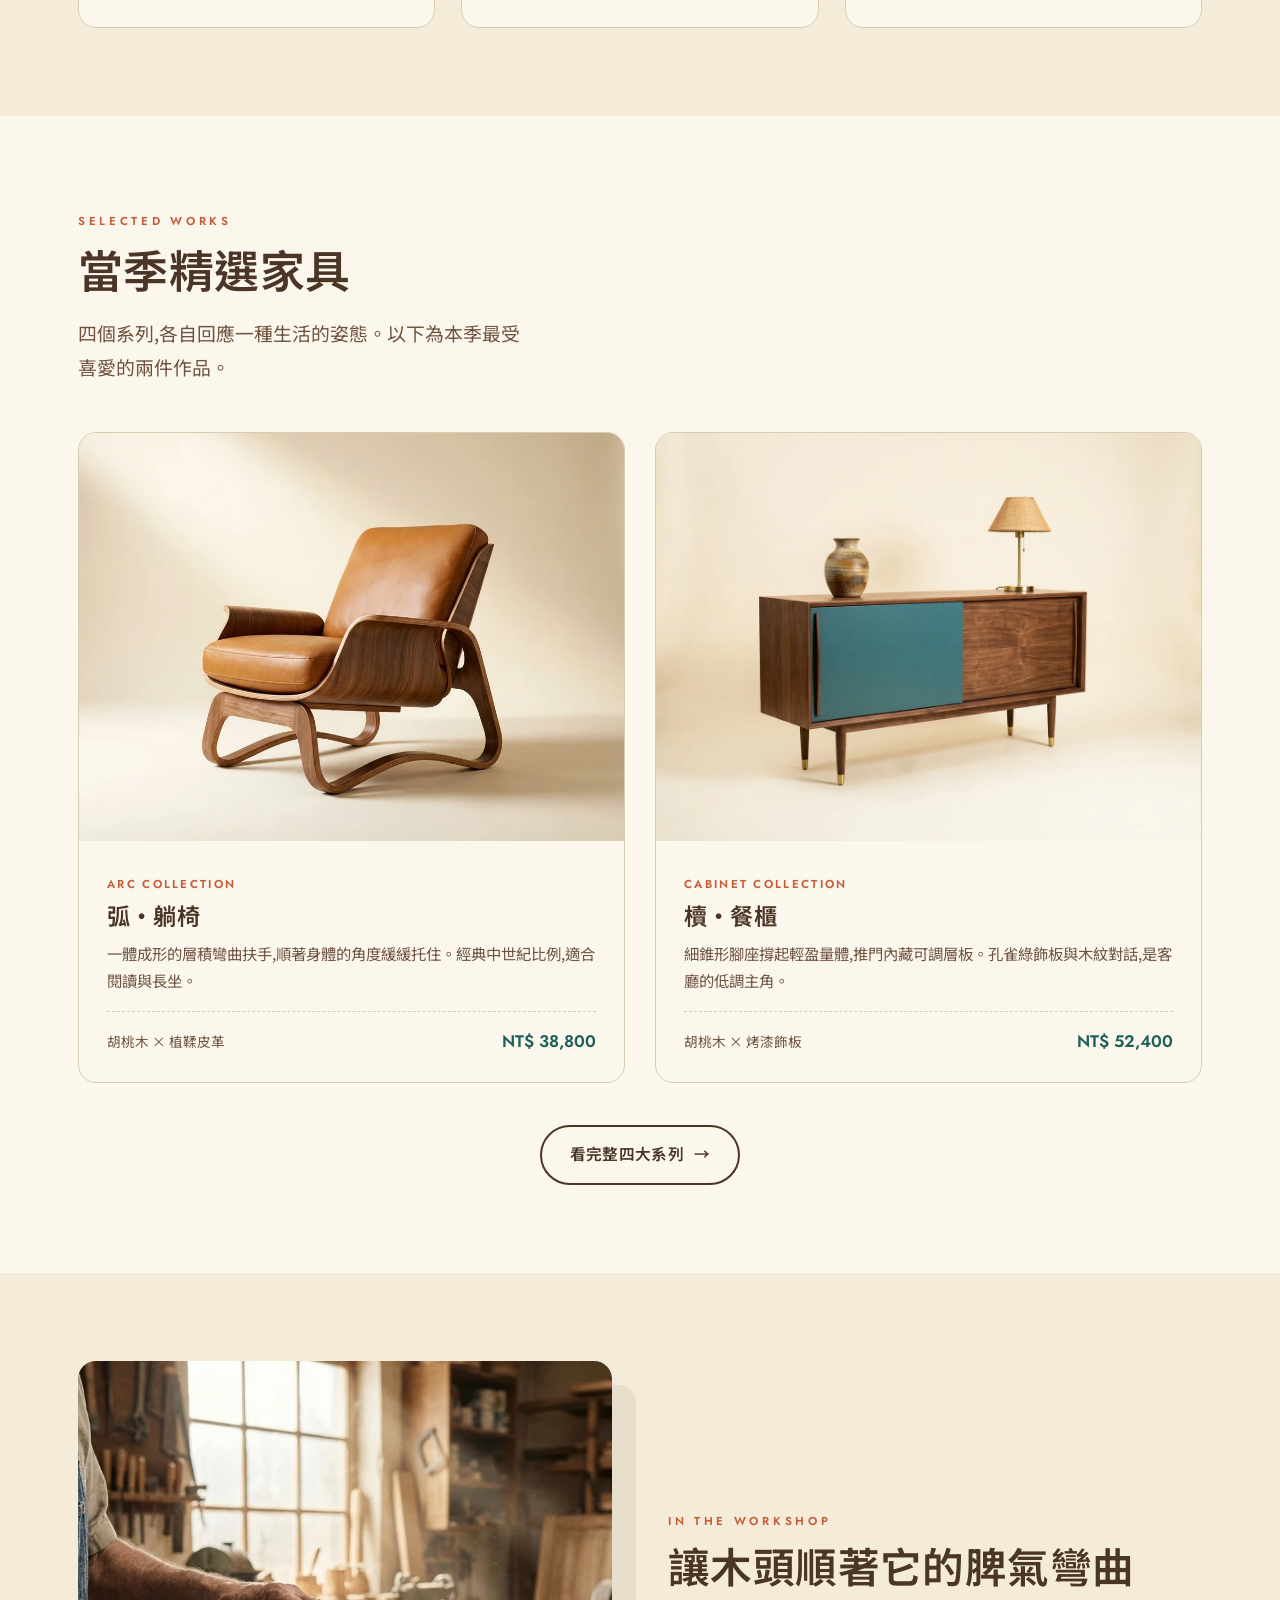
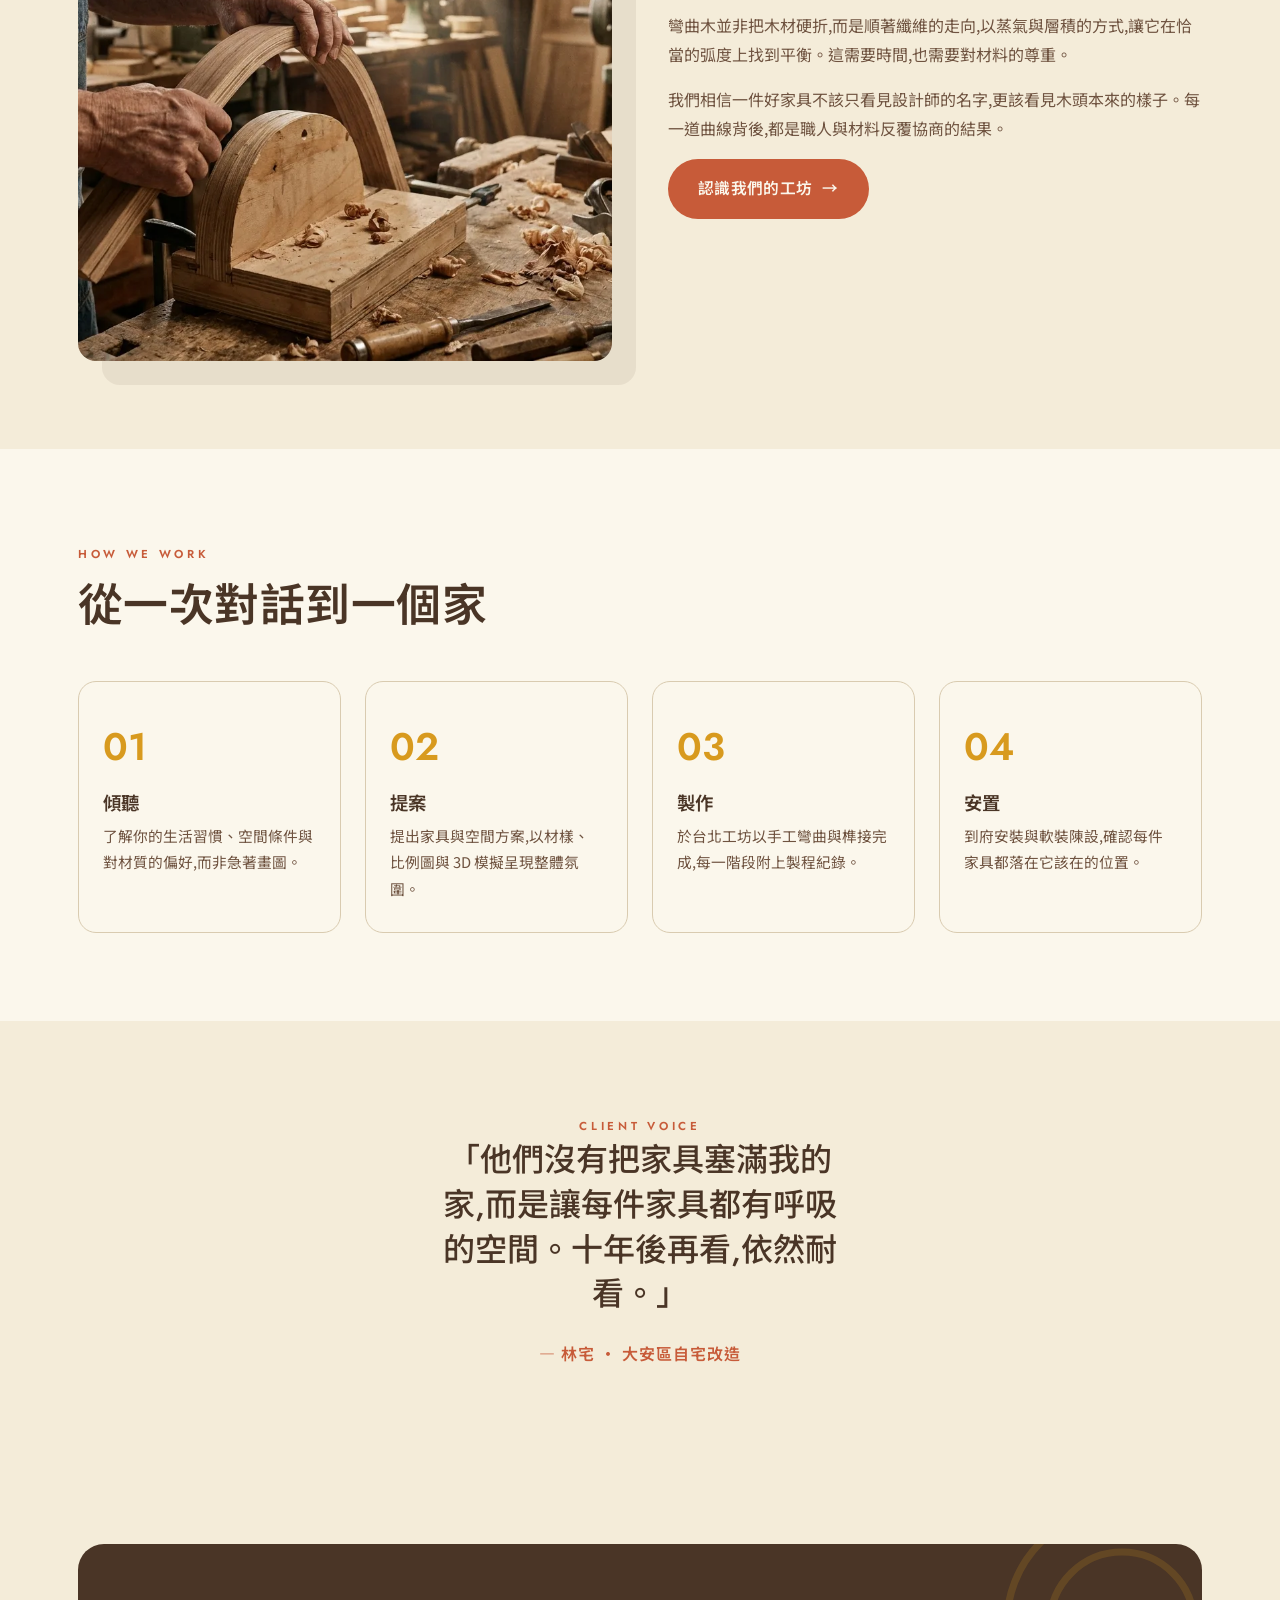
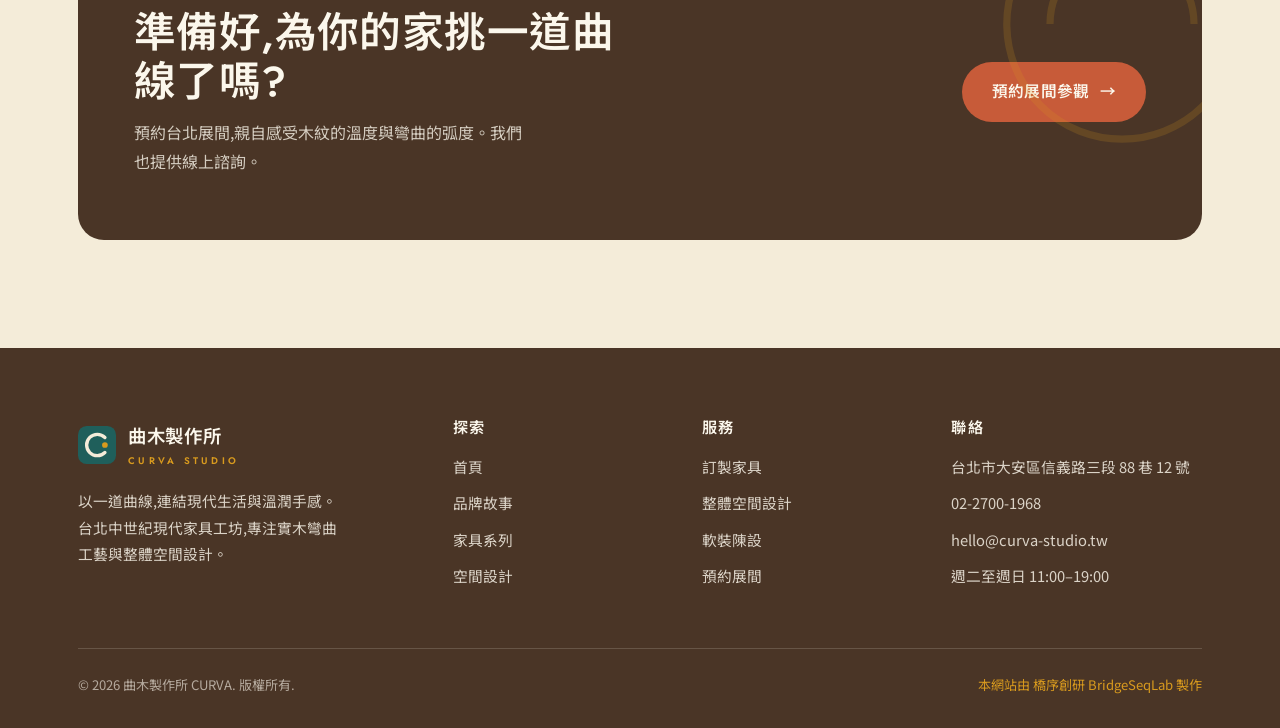
==== commit f1fec5b7: "fix: 移除 marquee 裝飾字元(零 Emoji)" ====
--- a/index.html
+++ b/index.html
@@ -82,8 +82,8 @@
   <!-- Marquee -->
   <div class="marquee" aria-hidden="true">
     <div class="marquee-track">
-      <span>彎曲實木工藝</span><span class="dot">✦</span><span>訂製家具</span><span class="dot">✦</span><span>整體空間設計</span><span class="dot">✦</span><span>軟裝陳設</span><span class="dot">✦</span><span>中世紀現代</span><span class="dot">✦</span>
-      <span>彎曲實木工藝</span><span class="dot">✦</span><span>訂製家具</span><span class="dot">✦</span><span>整體空間設計</span><span class="dot">✦</span><span>軟裝陳設</span><span class="dot">✦</span><span>中世紀現代</span><span class="dot">✦</span>
+      <span>彎曲實木工藝</span><span class="dot"></span><span>訂製家具</span><span class="dot"></span><span>整體空間設計</span><span class="dot"></span><span>軟裝陳設</span><span class="dot"></span><span>中世紀現代</span><span class="dot"></span>
+      <span>彎曲實木工藝</span><span class="dot"></span><span>訂製家具</span><span class="dot"></span><span>整體空間設計</span><span class="dot"></span><span>軟裝陳設</span><span class="dot"></span><span>中世紀現代</span><span class="dot"></span>
     </div>
   </div>
 
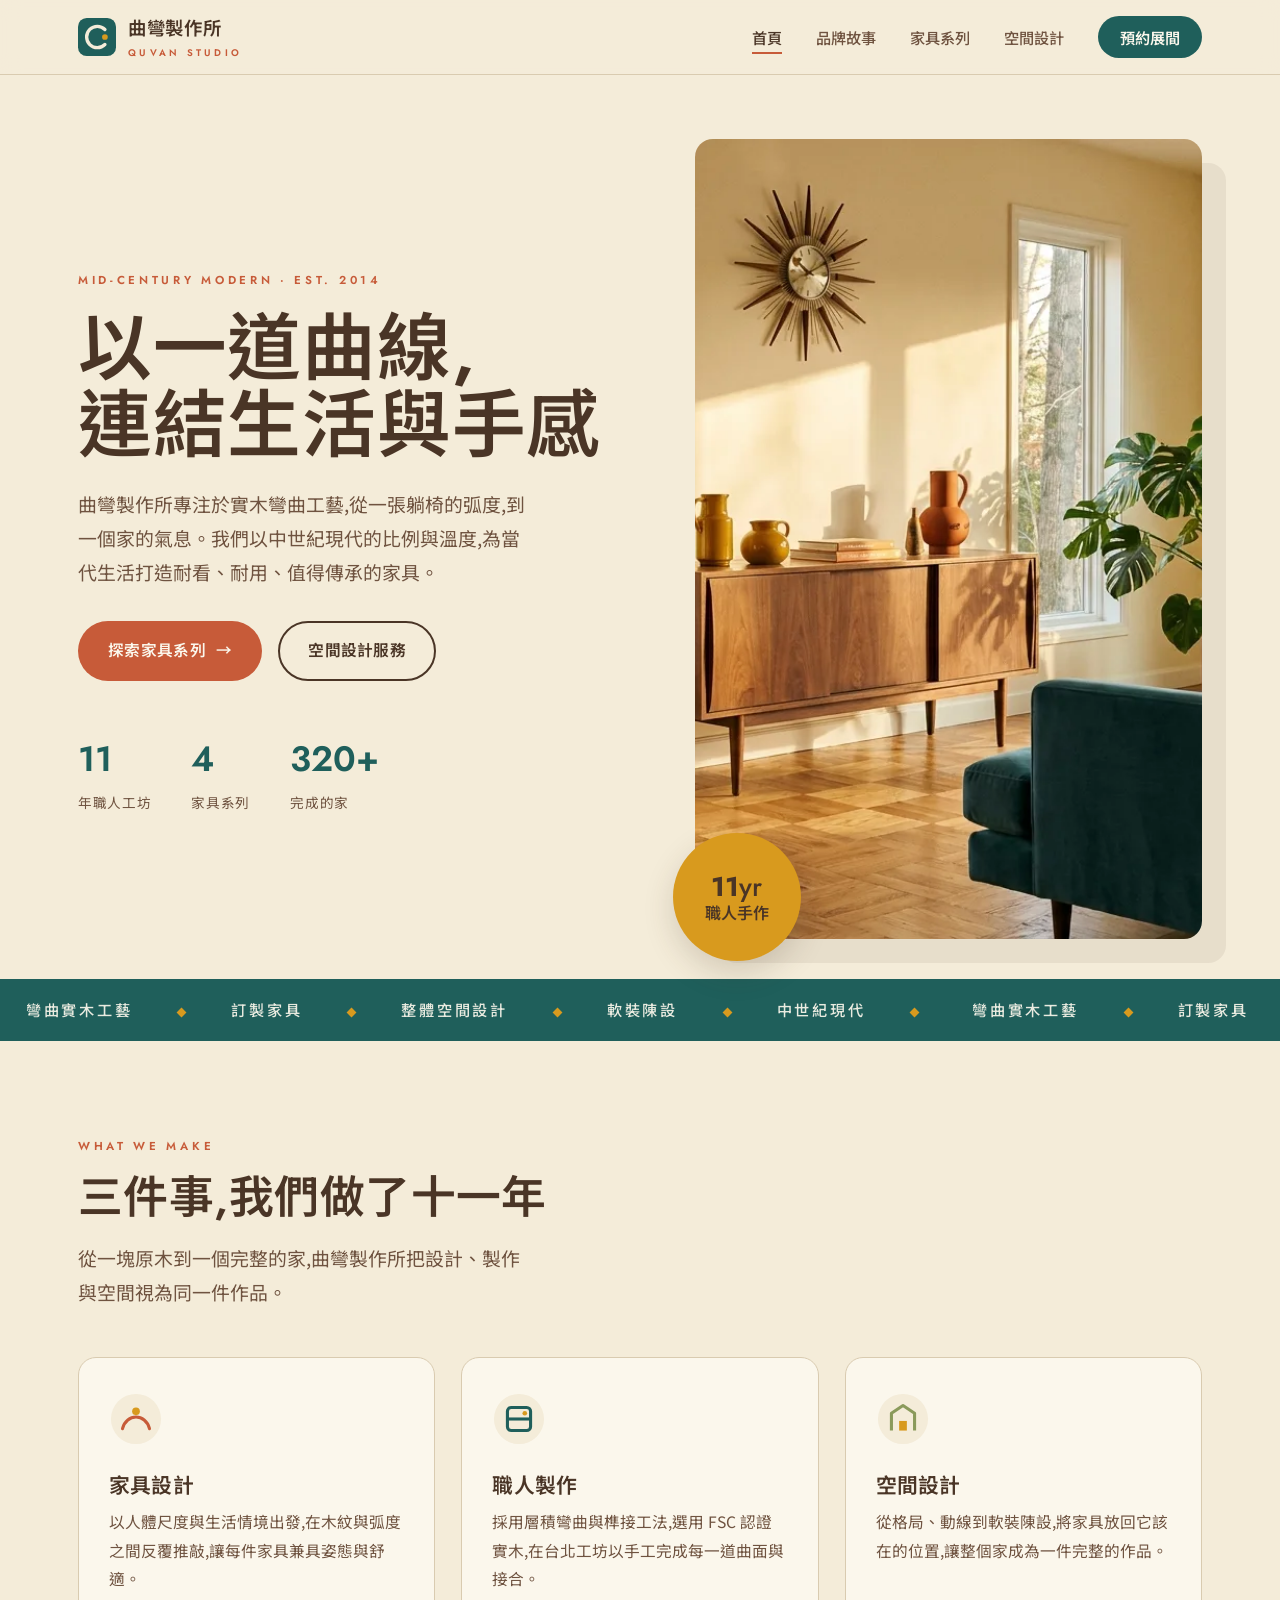
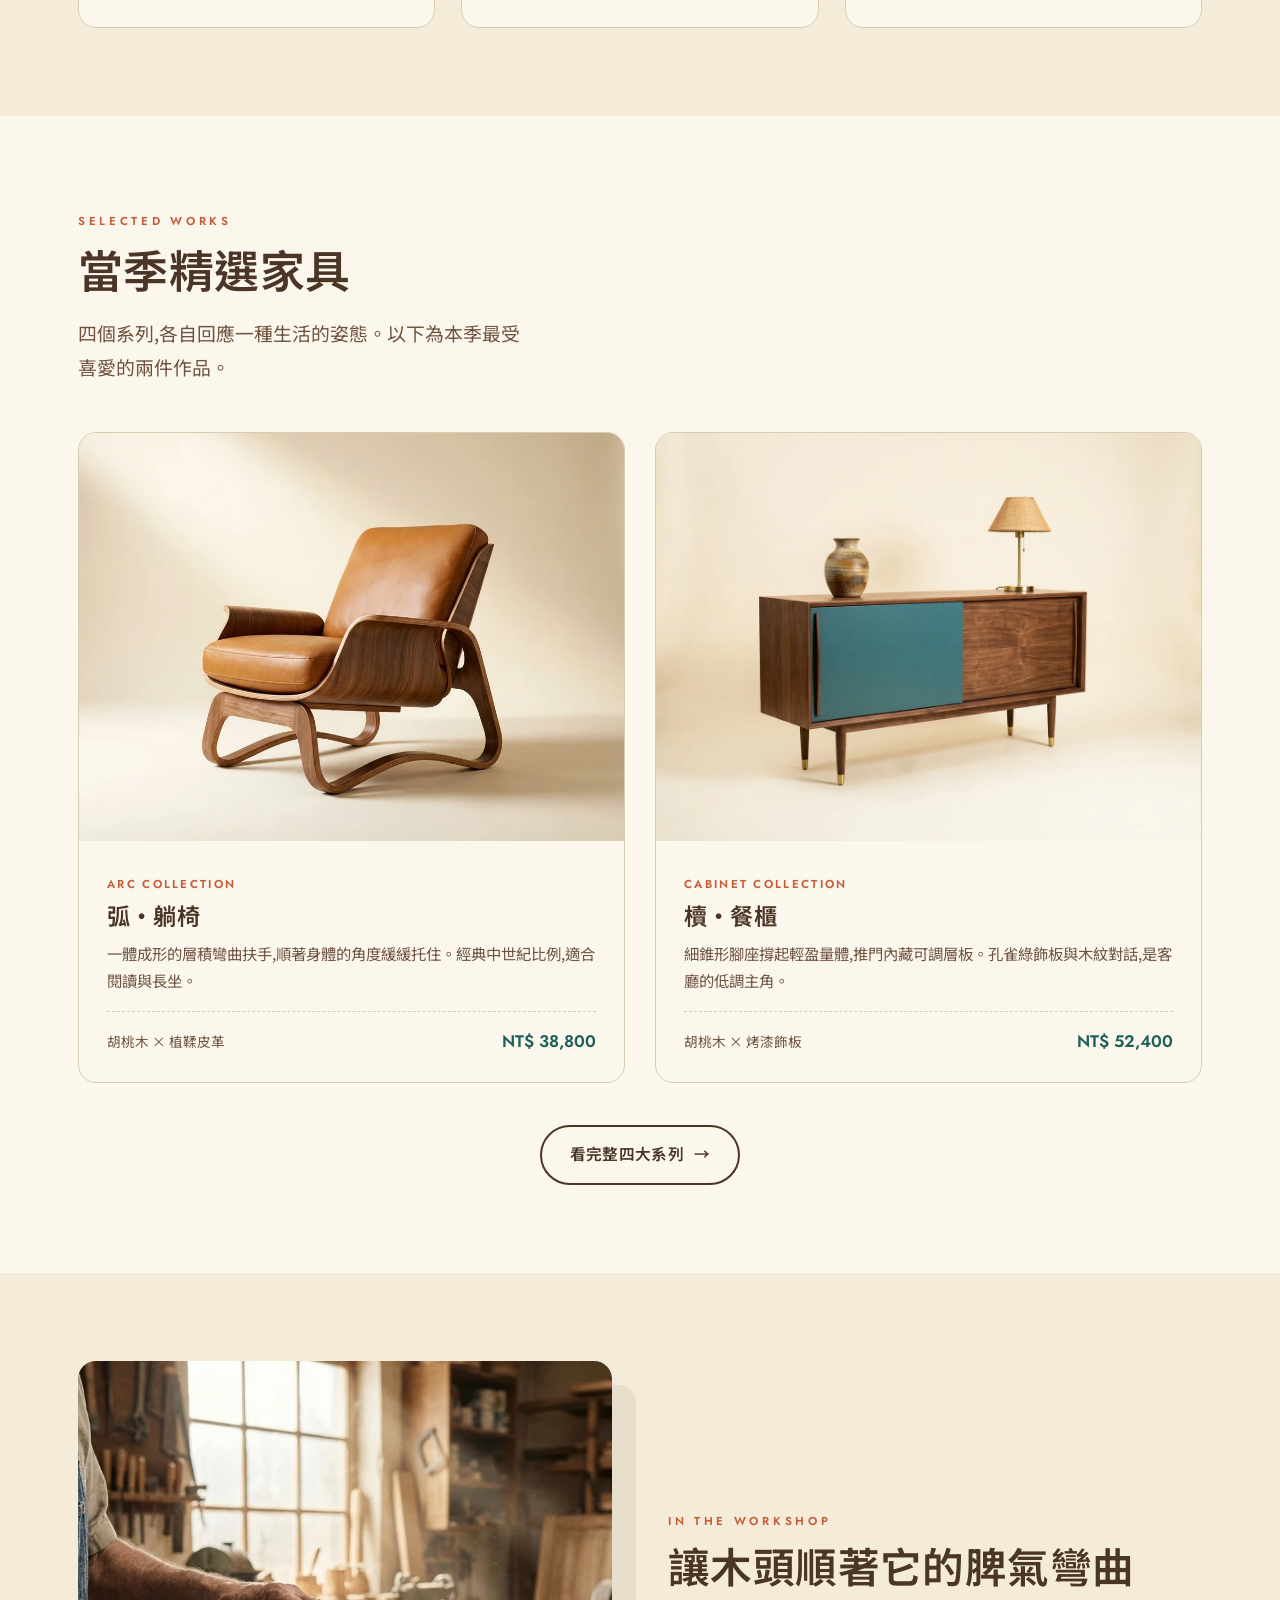
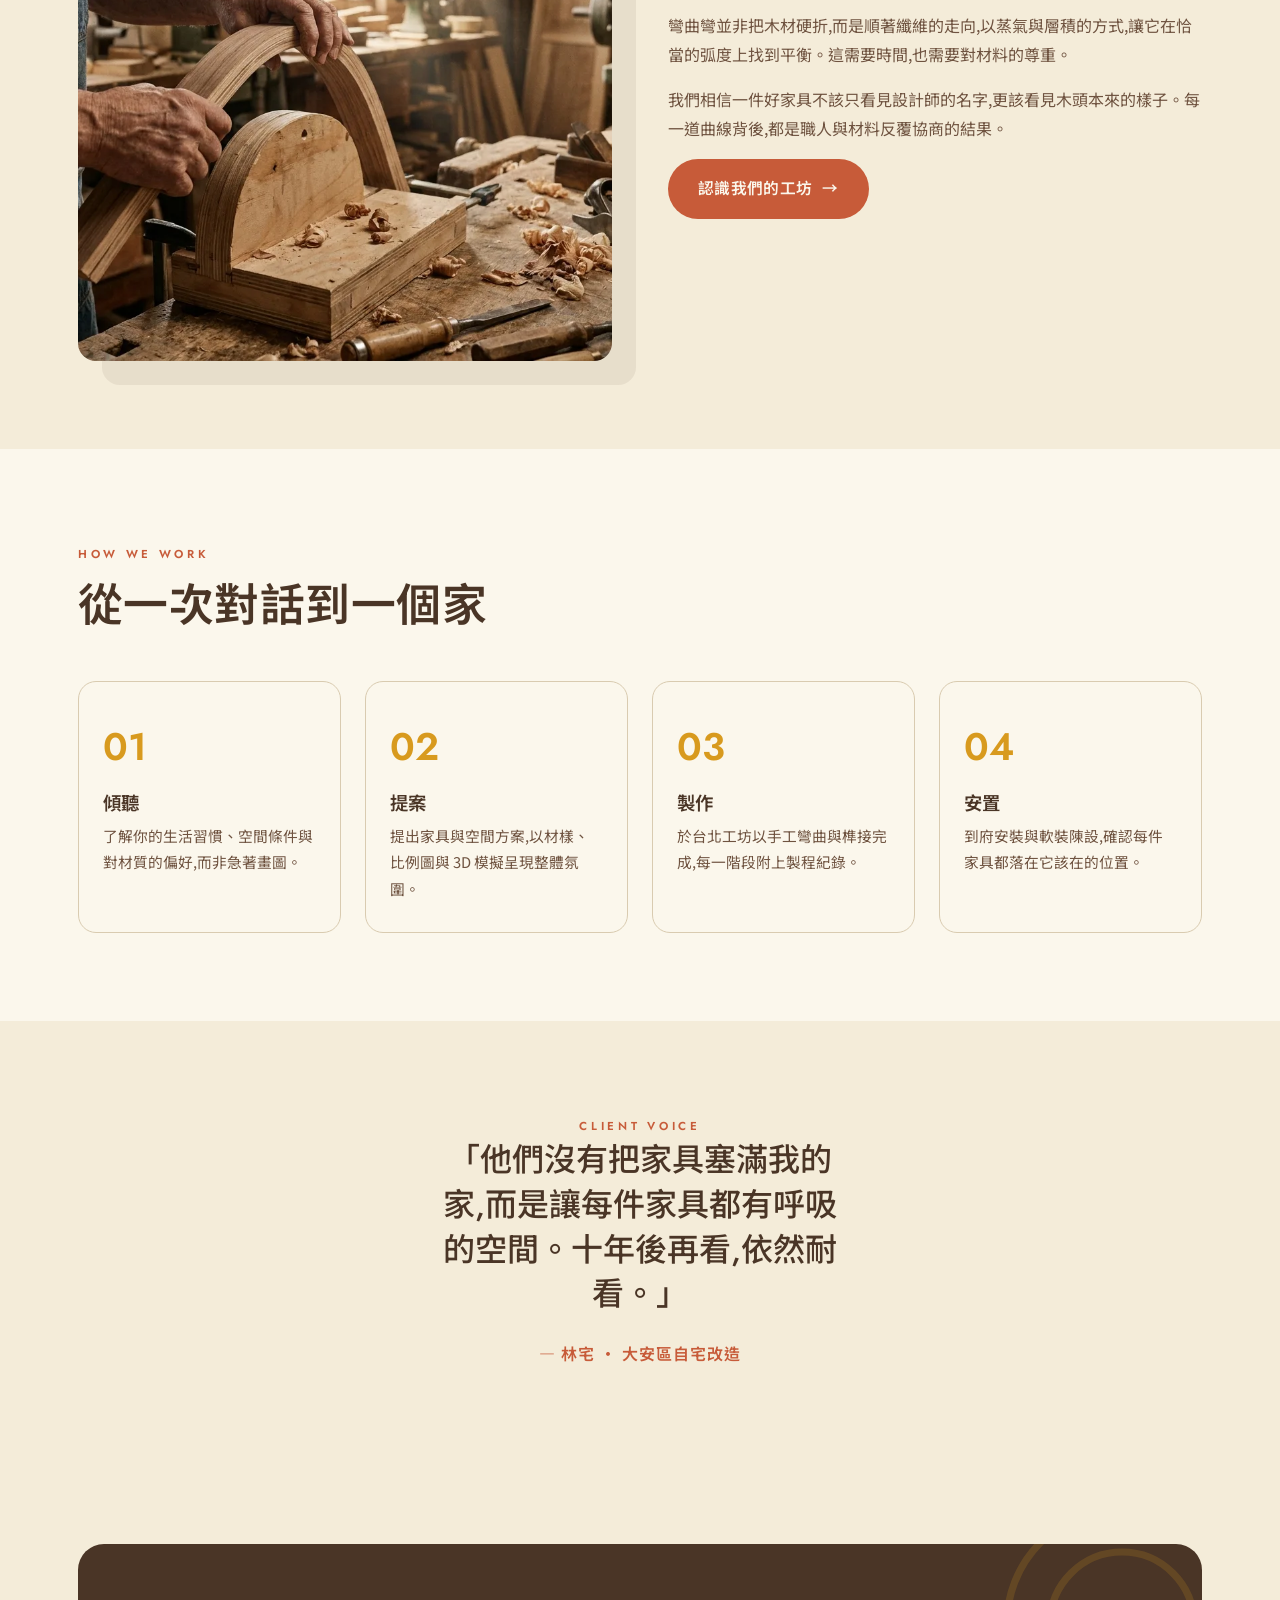
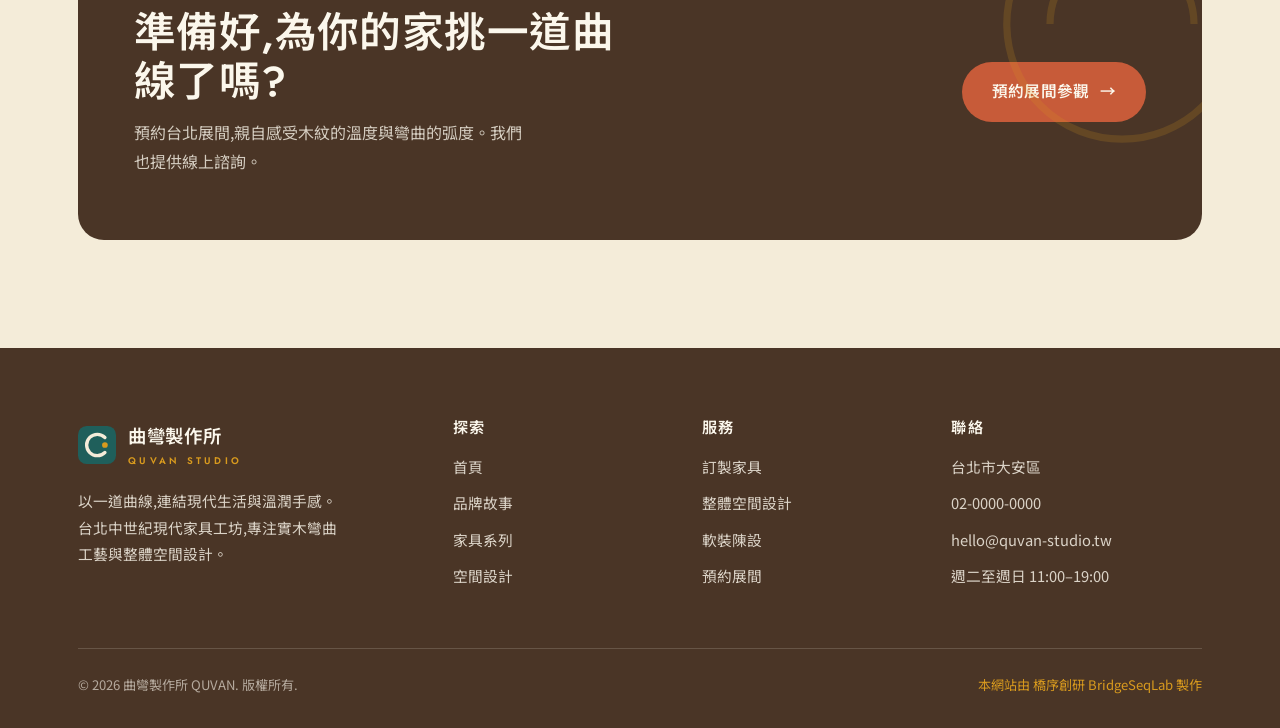
==== commit a269b060: "fix: 更名為曲彎製作所 QUVAN,移除真實地址與電話 Co-Authored-By: Claude Opus 5 <noreply@anthropic.com>" ====
--- a/index.html
+++ b/index.html
@@ -3,20 +3,20 @@
 <head>
 <meta charset="UTF-8">
 <meta name="viewport" content="width=device-width, initial-scale=1">
-<title>曲木製作所 CURVA｜中世紀現代家具設計與訂製・台北實木傢俬工坊</title>
-<meta name="description" content="曲木製作所 CURVA 是位於台北的中世紀現代風格家具工坊,專注實木彎曲工藝、訂製家具與整體空間設計。以一道曲線,連結現代生活與溫潤手感。">
-<meta name="keywords" content="中世紀現代家具,實木家具訂製,彎曲木工藝,台北家具設計,北歐風家具,胡桃木傢俬,空間設計,曲木製作所,CURVA">
-<meta name="author" content="曲木製作所 CURVA">
+<title>曲彎製作所 QUVAN｜中世紀現代家具設計與訂製・台北實木傢俬工坊</title>
+<meta name="description" content="曲彎製作所 QUVAN 是位於台北的中世紀現代風格家具工坊,專注實木彎曲工藝、訂製家具與整體空間設計。以一道曲線,連結現代生活與溫潤手感。">
+<meta name="keywords" content="中世紀現代家具,實木家具訂製,彎曲彎工藝,台北家具設計,北歐風家具,胡桃木傢俬,空間設計,曲彎製作所,QUVAN">
+<meta name="author" content="曲彎製作所 QUVAN">
 <link rel="canonical" href="https://izzo24.github.io/curva-studio/">
 <meta property="og:type" content="website">
 <meta property="og:locale" content="zh_TW">
-<meta property="og:site_name" content="曲木製作所 CURVA">
-<meta property="og:title" content="曲木製作所 CURVA｜中世紀現代家具設計與訂製">
+<meta property="og:site_name" content="曲彎製作所 QUVAN">
+<meta property="og:title" content="曲彎製作所 QUVAN｜中世紀現代家具設計與訂製">
 <meta property="og:description" content="台北中世紀現代風格家具工坊,專注實木彎曲工藝、訂製家具與整體空間設計。">
 <meta property="og:url" content="https://izzo24.github.io/curva-studio/">
 <meta property="og:image" content="https://izzo24.github.io/curva-studio/images/hero-living.webp">
 <meta name="twitter:card" content="summary_large_image">
-<meta name="twitter:title" content="曲木製作所 CURVA｜中世紀現代家具設計與訂製">
+<meta name="twitter:title" content="曲彎製作所 QUVAN｜中世紀現代家具設計與訂製">
 <meta name="twitter:description" content="以一道曲線,連結現代生活與溫潤手感。台北實木家具工坊。">
 <meta name="twitter:image" content="https://izzo24.github.io/curva-studio/images/hero-living.webp">
 <link rel="icon" type="image/svg+xml" href="./favicon.svg">
@@ -28,9 +28,9 @@
 {
   "@context":"https://schema.org",
   "@graph":[
-    {"@type":"Organization","@id":"https://izzo24.github.io/curva-studio/#org","name":"曲木製作所 CURVA","url":"https://izzo24.github.io/curva-studio/","logo":"https://izzo24.github.io/curva-studio/favicon.svg","slogan":"以一道曲線,連結現代生活與溫潤手感","foundingDate":"2014","sameAs":["https://www.instagram.com/","https://www.facebook.com/"]},
-    {"@type":"LocalBusiness","@id":"https://izzo24.github.io/curva-studio/#business","name":"曲木製作所 CURVA","image":"https://izzo24.github.io/curva-studio/images/showroom.webp","priceRange":"$$$","telephone":"+886-2-2700-1968","email":"hello@curva-studio.tw","address":{"@type":"PostalAddress","streetAddress":"大安區信義路三段 88 巷 12 號","addressLocality":"台北市","addressRegion":"台北","postalCode":"106","addressCountry":"TW"},"openingHours":"Tu-Su 11:00-19:00","url":"https://izzo24.github.io/curva-studio/"},
-    {"@type":"WebSite","@id":"https://izzo24.github.io/curva-studio/#website","url":"https://izzo24.github.io/curva-studio/","name":"曲木製作所 CURVA","inLanguage":"zh-Hant","publisher":{"@id":"https://izzo24.github.io/curva-studio/#org"}},
+    {"@type":"Organization","@id":"https://izzo24.github.io/curva-studio/#org","name":"曲彎製作所 QUVAN","url":"https://izzo24.github.io/curva-studio/","logo":"https://izzo24.github.io/curva-studio/favicon.svg","slogan":"以一道曲線,連結現代生活與溫潤手感","foundingDate":"2014","sameAs":["https://www.instagram.com/","https://www.facebook.com/"]},
+    {"@type":"LocalBusiness","@id":"https://izzo24.github.io/curva-studio/#business","name":"曲彎製作所 QUVAN","image":"https://izzo24.github.io/curva-studio/images/showroom.webp","priceRange":"$$$","telephone":"+886-2-2700-1968","email":"hello@quvan-studio.tw","address":{"@type":"PostalAddress","streetAddress":"大安區信義路三段 88 巷 12 號","addressLocality":"台北市","addressRegion":"台北","postalCode":"106","addressCountry":"TW"},"openingHours":"Tu-Su 11:00-19:00","url":"https://izzo24.github.io/curva-studio/"},
+    {"@type":"WebSite","@id":"https://izzo24.github.io/curva-studio/#website","url":"https://izzo24.github.io/curva-studio/","name":"曲彎製作所 QUVAN","inLanguage":"zh-Hant","publisher":{"@id":"https://izzo24.github.io/curva-studio/#org"}},
     {"@type":"BreadcrumbList","itemListElement":[{"@type":"ListItem","position":1,"name":"首頁","item":"https://izzo24.github.io/curva-studio/"}]}
   ]
 }
@@ -39,9 +39,9 @@
 <body>
 <header class="site-header">
   <div class="wrap nav">
-    <a class="brand" href="./index.html" aria-label="曲木製作所 CURVA 首頁">
+    <a class="brand" href="./index.html" aria-label="曲彎製作所 QUVAN 首頁">
       <svg viewBox="0 0 48 48" aria-hidden="true"><rect width="48" height="48" rx="11" fill="#1F5F5B"/><path d="M34 14.5a13.5 13.5 0 1 0 0 19" fill="none" stroke="#F4ECD9" stroke-width="4.2" stroke-linecap="round"/><circle cx="34" cy="24" r="3.6" fill="#D89A1E"/></svg>
-      <span><b>曲木製作所</b><small>CURVA STUDIO</small></span>
+      <span><b>曲彎製作所</b><small>QUVAN STUDIO</small></span>
     </a>
     <button class="nav-toggle" aria-label="開啟選單" aria-expanded="false"><span></span><span></span><span></span></button>
     <ul class="nav-links">
@@ -61,7 +61,7 @@
       <div class="hero-copy reveal">
         <span class="eyebrow">Mid-Century Modern · Est. 2014</span>
         <h1 class="display">以一道曲線,<br>連結生活與手感</h1>
-        <p class="lead">曲木製作所專注於實木彎曲工藝,從一張躺椅的弧度,到一個家的氣息。我們以中世紀現代的比例與溫度,為當代生活打造耐看、耐用、值得傳承的家具。</p>
+        <p class="lead">曲彎製作所專注於實木彎曲工藝,從一張躺椅的弧度,到一個家的氣息。我們以中世紀現代的比例與溫度,為當代生活打造耐看、耐用、值得傳承的家具。</p>
         <div class="hero-actions">
           <a href="./collections.html" class="btn btn-primary">探索家具系列 <span class="arr">→</span></a>
           <a href="./services.html" class="btn btn-outline">空間設計服務</a>
@@ -93,7 +93,7 @@
       <div class="section-head reveal">
         <span class="eyebrow">What we make</span>
         <h2>三件事,我們做了十一年</h2>
-        <p class="lead">從一塊原木到一個完整的家,曲木製作所把設計、製作與空間視為同一件作品。</p>
+        <p class="lead">從一塊原木到一個完整的家,曲彎製作所把設計、製作與空間視為同一件作品。</p>
       </div>
       <div class="cards">
         <article class="card reveal">
@@ -125,7 +125,7 @@
       </div>
       <div class="collection-grid">
         <article class="piece reveal">
-          <div class="piece-media"><img src="./images/lounge.webp" alt="弧 ARC 彎曲木躺椅,胡桃木框架配焦糖色皮革坐墊" width="800" height="600"></div>
+          <div class="piece-media"><img src="./images/lounge.webp" alt="弧 ARC 彎曲彎躺椅,胡桃木框架配焦糖色皮革坐墊" width="800" height="600"></div>
           <div class="piece-body">
             <span class="tag">ARC Collection</span>
             <h3>弧・躺椅</h3>
@@ -156,7 +156,7 @@
       <div class="split-copy reveal">
         <span class="eyebrow">In the workshop</span>
         <h2>讓木頭順著它的脾氣彎曲</h2>
-        <p>彎曲木並非把木材硬折,而是順著纖維的走向,以蒸氣與層積的方式,讓它在恰當的弧度上找到平衡。這需要時間,也需要對材料的尊重。</p>
+        <p>彎曲彎並非把木材硬折,而是順著纖維的走向,以蒸氣與層積的方式,讓它在恰當的弧度上找到平衡。這需要時間,也需要對材料的尊重。</p>
         <p>我們相信一件好家具不該只看見設計師的名字,更該看見木頭本來的樣子。每一道曲線背後,都是職人與材料反覆協商的結果。</p>
         <a href="./about.html" class="btn btn-primary">認識我們的工坊 <span class="arr">→</span></a>
       </div>
@@ -207,9 +207,9 @@
   <div class="wrap">
     <div class="footer-grid">
       <div>
-        <a class="brand" href="./index.html" aria-label="曲木製作所 CURVA 首頁">
+        <a class="brand" href="./index.html" aria-label="曲彎製作所 QUVAN 首頁">
           <svg viewBox="0 0 48 48" aria-hidden="true"><rect width="48" height="48" rx="11" fill="#1F5F5B"/><path d="M34 14.5a13.5 13.5 0 1 0 0 19" fill="none" stroke="#F4ECD9" stroke-width="4.2" stroke-linecap="round"/><circle cx="34" cy="24" r="3.6" fill="#D89A1E"/></svg>
-          <span><b>曲木製作所</b><small>CURVA STUDIO</small></span>
+          <span><b>曲彎製作所</b><small>QUVAN STUDIO</small></span>
         </a>
         <p class="footer-about">以一道曲線,連結現代生活與溫潤手感。台北中世紀現代家具工坊,專注實木彎曲工藝與整體空間設計。</p>
       </div>
@@ -234,15 +234,15 @@
       <div class="footer-col">
         <h4>聯絡</h4>
         <ul>
-          <li>台北市大安區信義路三段 88 巷 12 號</li>
-          <li><a href="tel:+886227001968">02-2700-1968</a></li>
-          <li><a href="mailto:hello@curva-studio.tw">hello@curva-studio.tw</a></li>
+          <li>台北市大安區</li>
+          <li><a href="tel:+886200000000">02-0000-0000</a></li>
+          <li><a href="mailto:hello@quvan-studio.tw">hello@quvan-studio.tw</a></li>
           <li>週二至週日 11:00–19:00</li>
         </ul>
       </div>
     </div>
     <div class="footer-bottom">
-      <span>© <span id="year">2026</span> 曲木製作所 CURVA. 版權所有.</span>
+      <span>© <span id="year">2026</span> 曲彎製作所 QUVAN. 版權所有.</span>
       <span class="signature">本網站由 橋序創研 BridgeSeqLab 製作</span>
     </div>
   </div>
--- a/styles.css
+++ b/styles.css
@@ -1,5 +1,5 @@
 /* =========================================================
-   曲木製作所 CURVA — Mid-Century Modern design system
+   曲彎製作所 QUVAN — Mid-Century Modern design system
    純靜態 HTML/CSS/JS。色彩、字級、元件皆以 CSS 變數管理。
    ========================================================= */
 :root{
@@ -59,7 +59,7 @@
 .nav-links a::after{content:"";position:absolute;left:0;bottom:0;height:2px;width:0;background:var(--burnt);transition:width .3s var(--ease)}
 .nav-links a:hover,.nav-links a[aria-current="page"]{color:var(--walnut)}
 .nav-links a:hover::after,.nav-links a[aria-current="page"]::after{width:100%}
-.nav-cta{background:var(--teal);color:var(--paper)!important;padding:10px 20px;border-radius:40px;font-weight:600}
+.nav-links a.nav-cta{background:var(--teal);color:var(--paper)!important;padding:10px 22px;border-radius:40px;font-weight:600}
 .nav-cta::after{display:none}
 .nav-cta:hover{background:var(--teal-deep)}
 .nav-toggle{display:none;background:none;border:0;cursor:pointer;flex-direction:column;gap:5px;padding:8px}
@@ -103,7 +103,7 @@
 .marquee-track{display:inline-block;animation:scroll 28s linear infinite;font-family:var(--f-display);
   font-weight:500;letter-spacing:.18em;text-transform:uppercase;font-size:.95rem}
 .marquee-track span{margin:0 26px;opacity:.92}
-.marquee-track .dot{color:var(--mustard)}
+.marquee-track .dot{display:inline-block;width:7px;height:7px;margin:0 20px;background:var(--mustard);transform:rotate(45deg);vertical-align:middle;opacity:1}
 @keyframes scroll{from{transform:translateX(0)}to{transform:translateX(-50%)}}
 
 /* ---- Feature cards ---- */
